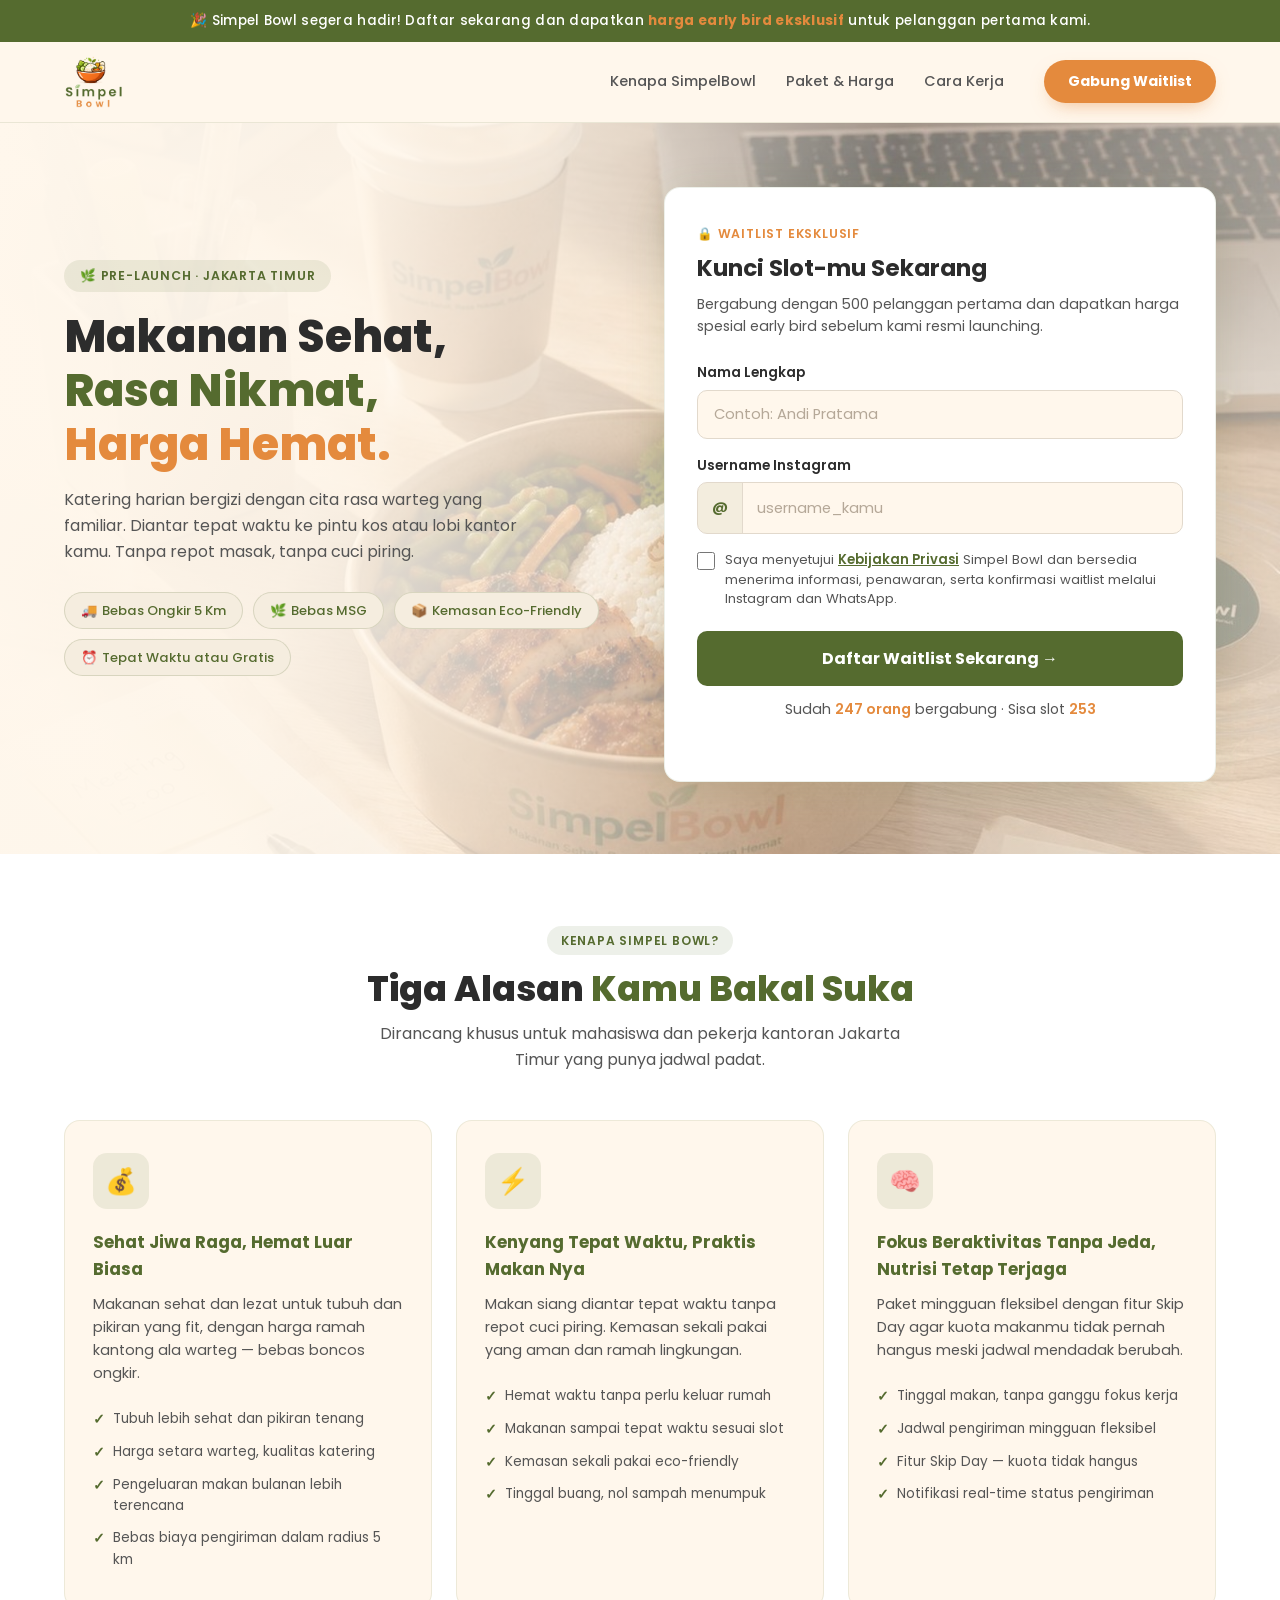
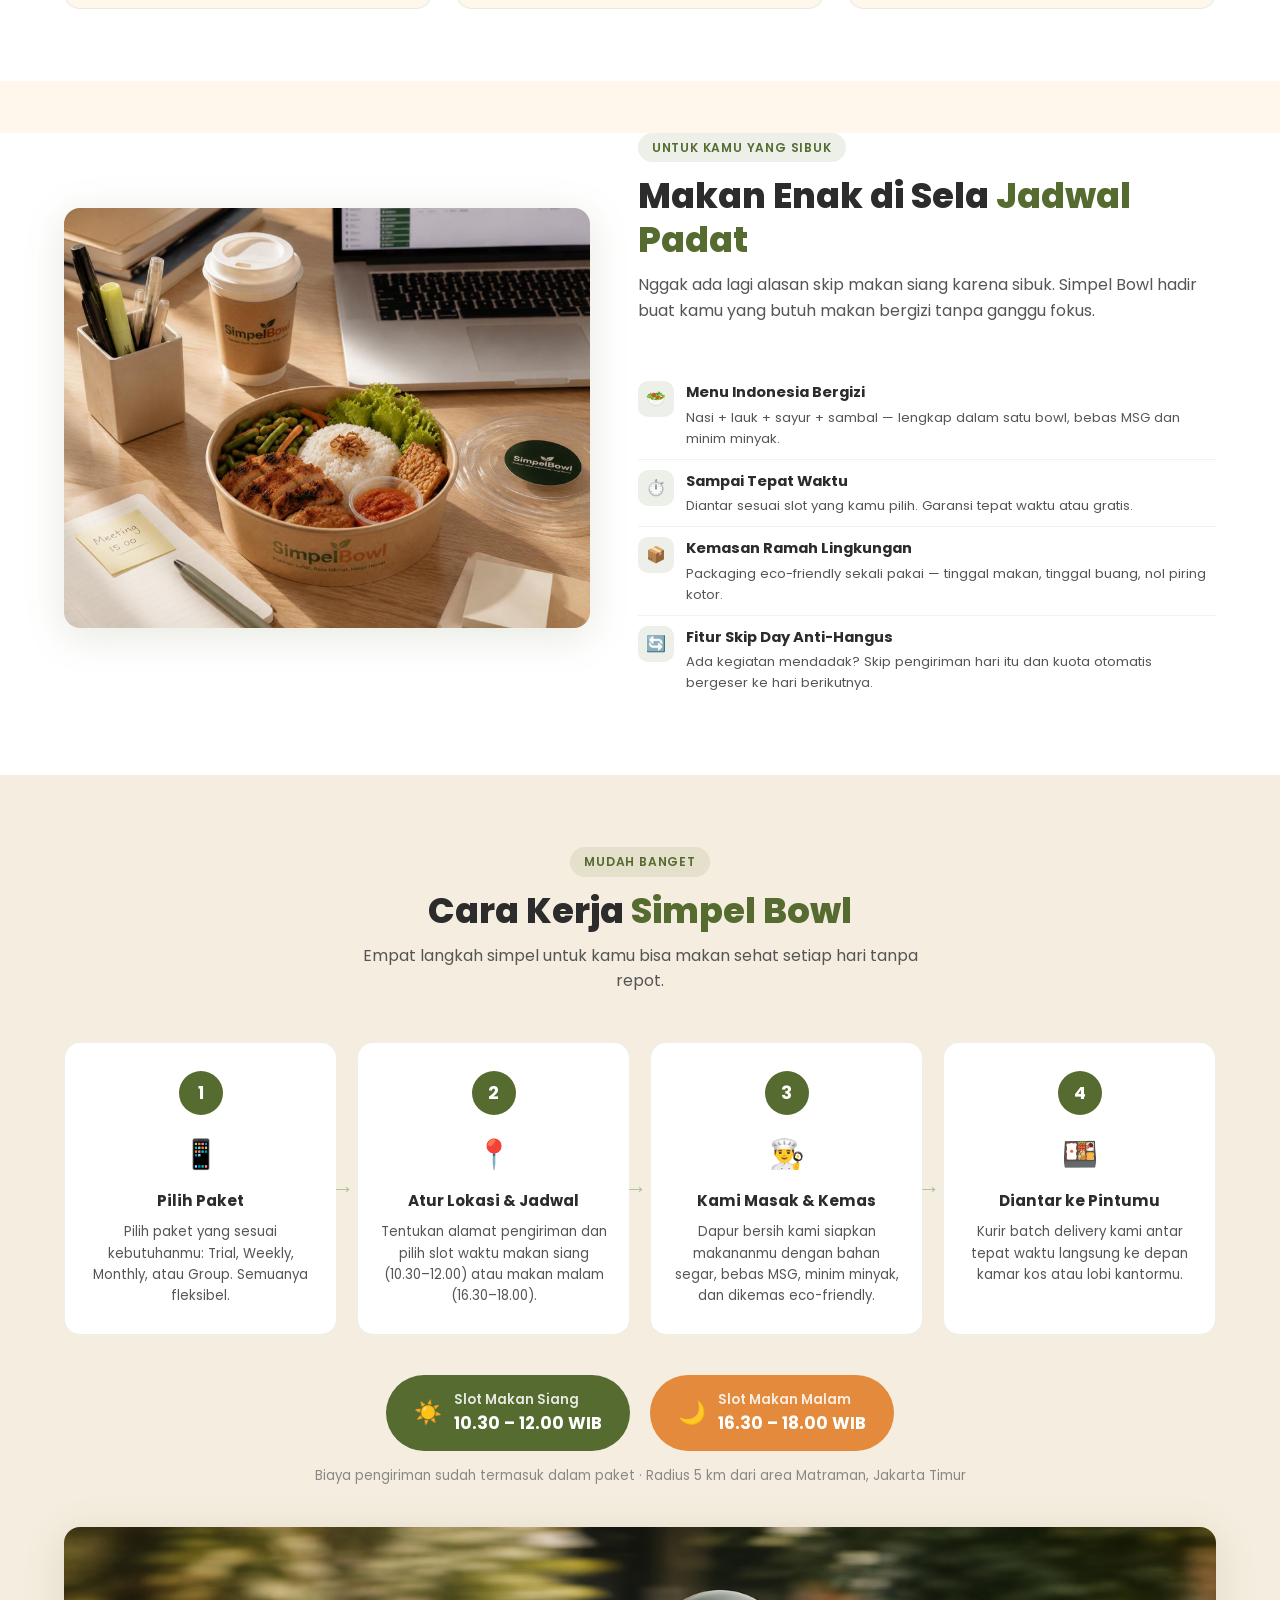
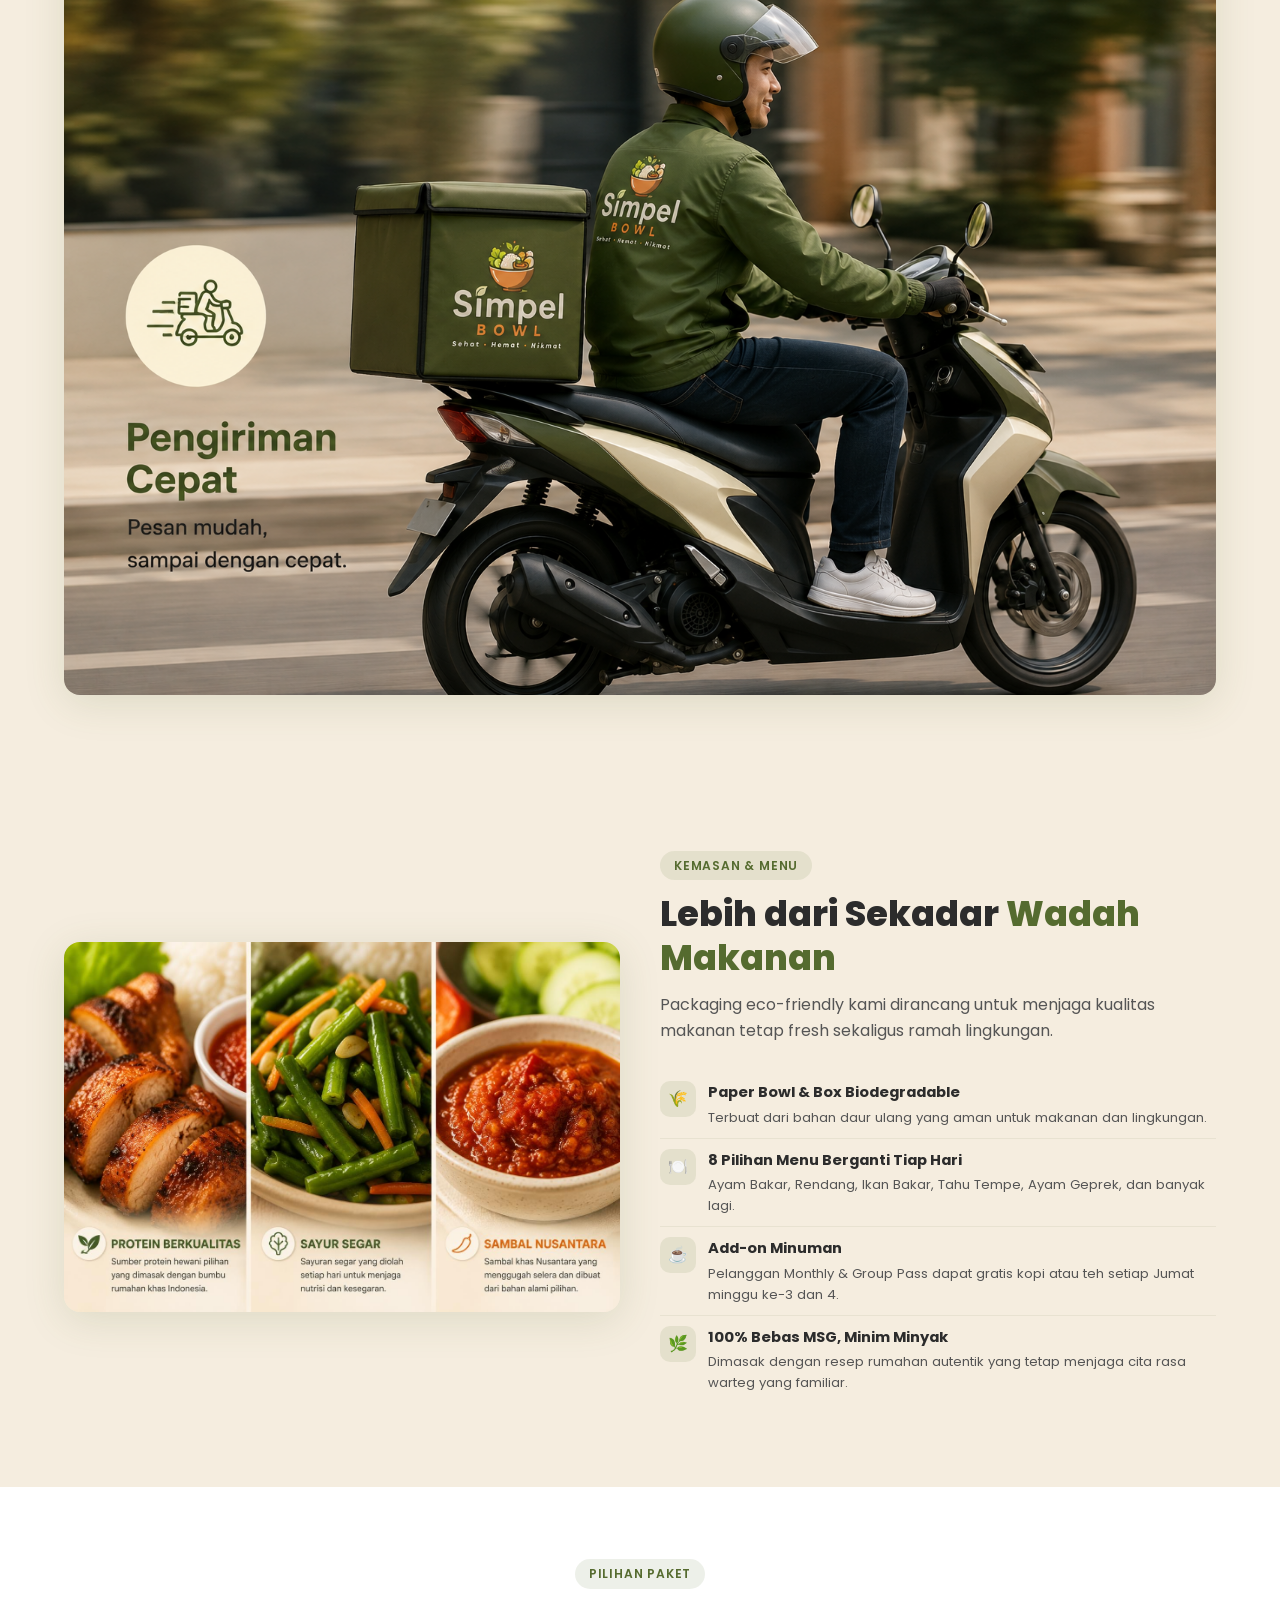
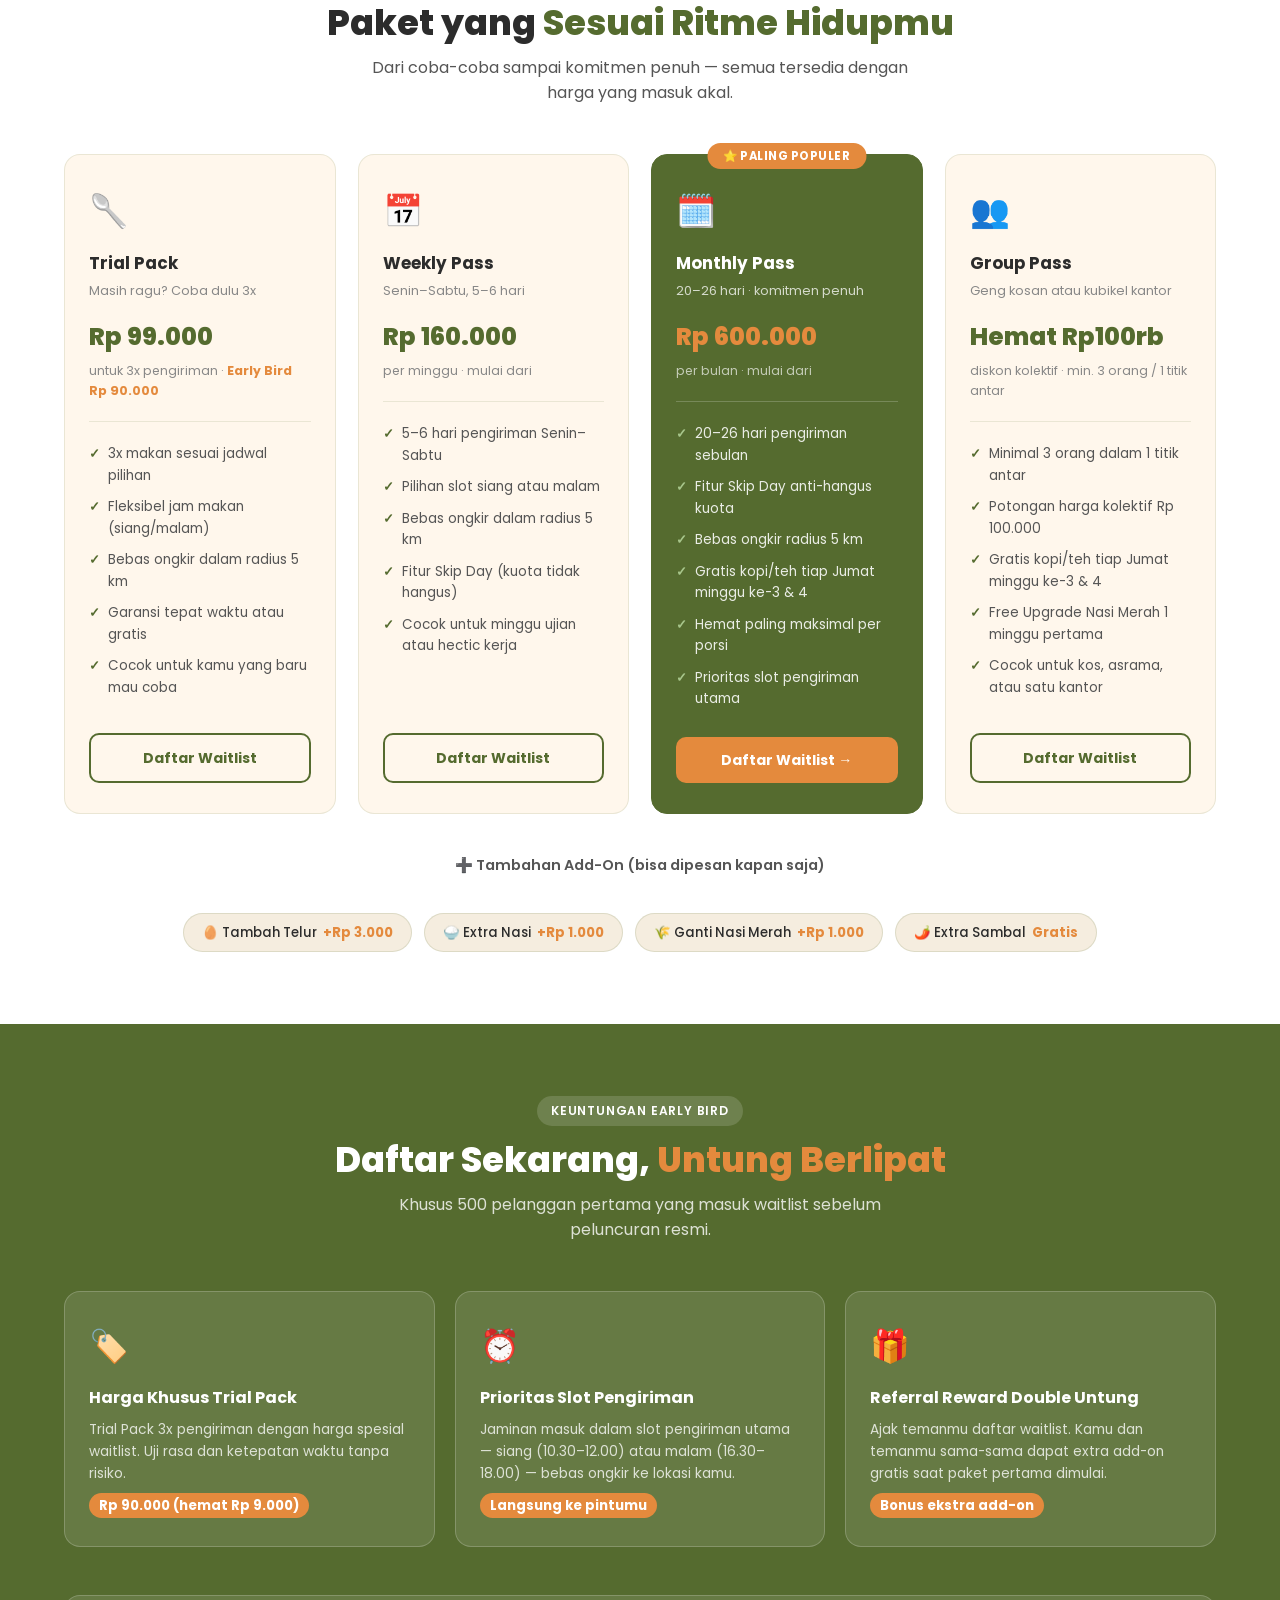
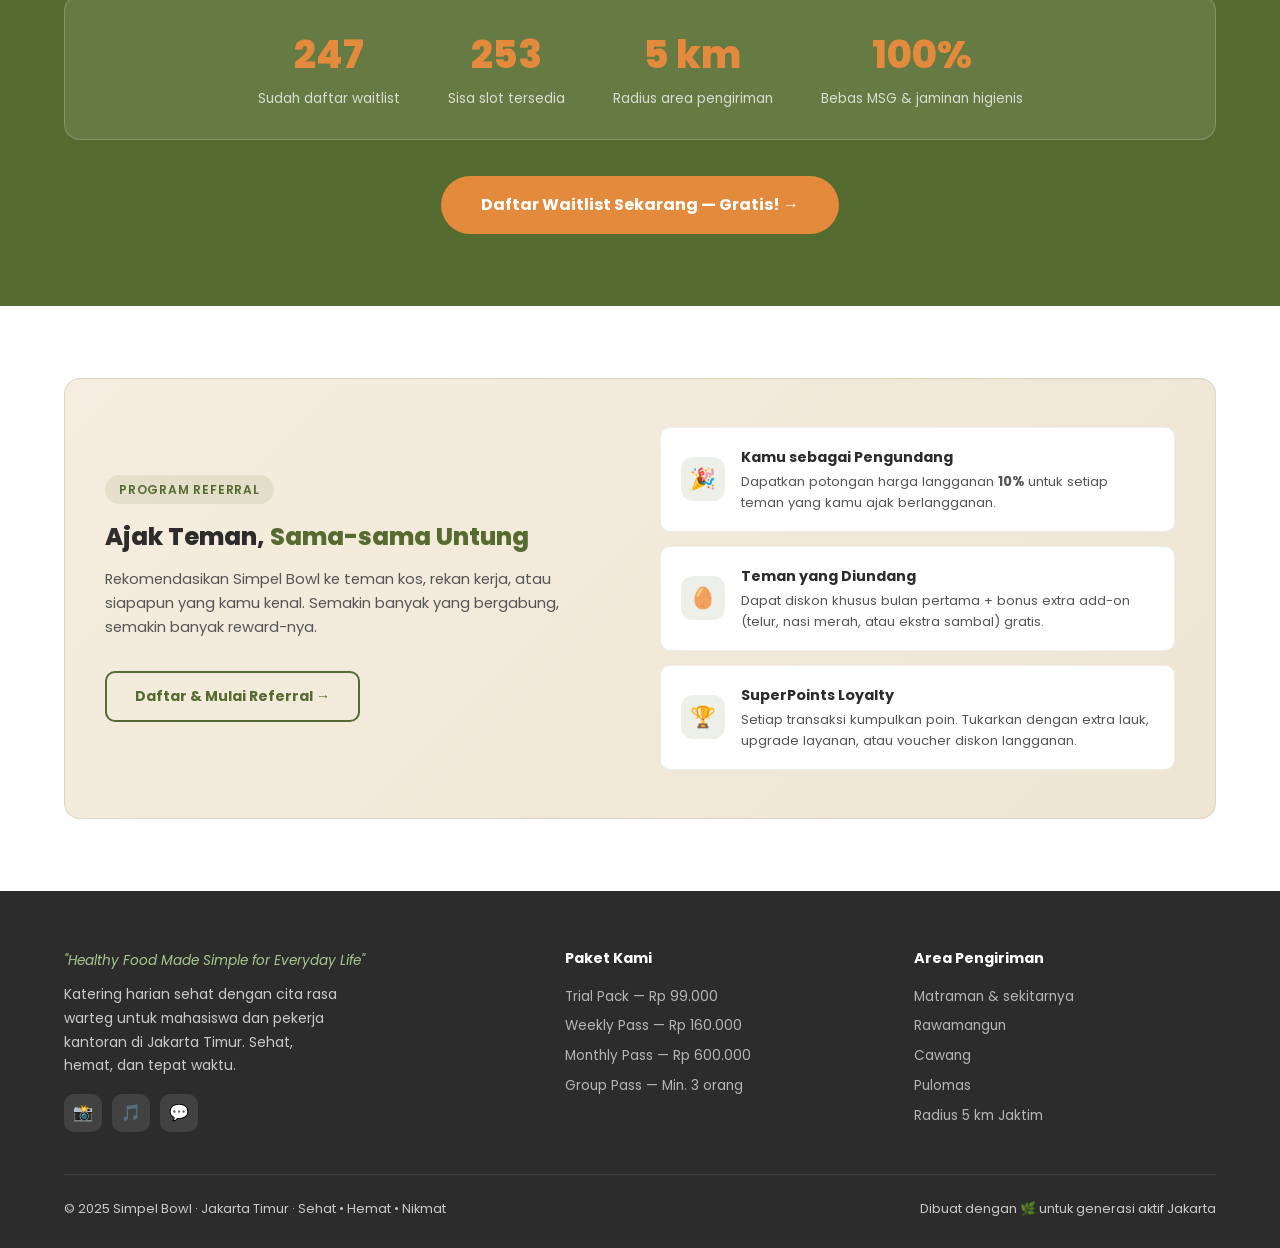
==== index.html @ 9da6a2ae "Rename Index" ====
<!DOCTYPE html>
<html lang="id">
<head>
  <meta charset="UTF-8" />
  <meta name="viewport" content="width=device-width, initial-scale=1.0" />
  <title>Simpel Bowl — Katering Sehat Jakarta Timur</title>
  <link rel="icon" type="image/png" href="Favicon.png" />
  <link href="https://fonts.googleapis.com/css2?family=Poppins:wght@300;400;500;600;700;800&display=swap" rel="stylesheet" />
  <link rel="stylesheet" href="style.css" />
</head>
<body>

  <!-- PRE-LAUNCH BANNER -->
  <div class="pre-launch-banner">
    🎉 Simpel Bowl segera hadir! Daftar sekarang dan dapatkan <span>harga early bird eksklusif</span> untuk pelanggan pertama kami.
  </div>

  <!-- NAVBAR -->
  <nav>
    <a href="#" class="nav-logo" aria-label="Kembali ke beranda Simpel Bowl">
      <img class="logo-img" src="[data-uri]" alt="Simpel Bowl" />
    </a>
    <div class="nav-menu">
      <div class="nav-links">
        <a href="#kenapa">Kenapa SimpelBowl</a>
        <a href="#paket">Paket &amp; Harga</a>
        <a href="#cara-kerja">Cara Kerja</a>
      </div>
      <div class="nav-buttons">
        <a href="#waitlist" class="nav-cta">Gabung Waitlist</a>
      </div>
    </div>
  </nav>

  <!-- HERO + LEAD FORM -->
  <div class="hero-wrapper">
    <div class="hero-bg" style="background-image:url('[data-uri]');"></div>
    <div class="hero-scrim"></div>
    <div class="hero">
      <!-- Left: Copy -->
      <div>
        <div class="hero-label">🌿 Pre-Launch · Jakarta Timur</div>
        <h1>Makanan Sehat,<br /><span>Rasa Nikmat,</span><br /><em>Harga Hemat.</em></h1>
        <p class="hero-sub">
          Katering harian bergizi dengan cita rasa warteg yang familiar. Diantar tepat waktu ke pintu kos atau lobi kantor kamu. Tanpa repot masak, tanpa cuci piring.
        </p>
        <div class="hero-badges">
          <span class="badge"><span class="icon">🚚</span>Bebas Ongkir 5 Km</span>
          <span class="badge"><span class="icon">🌿</span>Bebas MSG</span>
          <span class="badge"><span class="icon">📦</span>Kemasan Eco-Friendly</span>
          <span class="badge"><span class="icon">⏰</span>Tepat Waktu atau Gratis</span>
        </div>
      </div>

      <!-- Right: Lead Form -->
      <div id="waitlist">
        <div class="form-card">
          <div class="form-eyebrow">🔒 Waitlist Eksklusif</div>
          <h2>Kunci Slot-mu Sekarang</h2>
          <p>Bergabung dengan 500 pelanggan pertama dan dapatkan harga spesial early bird sebelum kami resmi launching.</p>

          <form id="waitlistForm" onsubmit="handleSubmit(event)">
            <div class="form-group">
              <label for="nama">Nama Lengkap</label>
              <input type="text" id="nama" name="nama" placeholder="Contoh: Andi Pratama" required />
            </div>
            <div class="form-group">
              <label for="instagram">Username Instagram</label>
              <div class="ig-prefix">
                <span>@</span>
                <input type="text" id="instagram" name="instagram" placeholder="username_kamu" required />
              </div>
            </div>
            <!-- Privacy Policy Checkbox -->
            <div class="privacy-group">
              <input type="checkbox" id="privacyCheck" name="privacy" required />
              <label class="privacy-label" for="privacyCheck">
                Saya menyetujui <a onclick="openPrivacyModal(event)">Kebijakan Privasi</a> Simpel Bowl dan bersedia menerima informasi, penawaran, serta konfirmasi waitlist melalui Instagram dan WhatsApp.
              </label>
            </div>
            <button type="submit" class="btn-submit" id="submitBtn">Daftar Waitlist Sekarang →</button>
          </form>

          <div class="success-msg" id="successMsg">
            🎉 Yeay! Kamu sudah masuk waitlist Simpel Bowl. Kami akan hubungi kamu via Instagram sebelum launching!
          </div>
          <p class="form-note">Sudah <span>247 orang</span> bergabung · Sisa slot <span>253</span></p>
        </div>
      </div>
    </div>

    </div>
  </div>

  <!-- VALUE PROPOSITION -->
  <section class="vp-section" id="kenapa">
    <div class="section-inner">
      <div class="centered">
        <div class="section-label">Kenapa Simpel Bowl?</div>
        <h2 class="section-title">Tiga Alasan <span>Kamu Bakal Suka</span></h2>
        <p class="section-sub">Dirancang khusus untuk mahasiswa dan pekerja kantoran Jakarta Timur yang punya jadwal padat.</p>
      </div>
      <div class="vp-grid">
        <!-- VP 1 -->
        <div class="vp-card">
          <div class="vp-icon">💰</div>
          <h3>Sehat Jiwa Raga, Hemat Luar Biasa</h3>
          <p>Makanan sehat dan lezat untuk tubuh dan pikiran yang fit, dengan harga ramah kantong ala warteg — bebas boncos ongkir.</p>
          <ul class="vp-benefits">
            <li>Tubuh lebih sehat dan pikiran tenang</li>
            <li>Harga setara warteg, kualitas katering</li>
            <li>Pengeluaran makan bulanan lebih terencana</li>
            <li>Bebas biaya pengiriman dalam radius 5 km</li>
          </ul>
        </div>
        <!-- VP 2 -->
        <div class="vp-card">
          <div class="vp-icon">⚡</div>
          <h3>Kenyang Tepat Waktu, Praktis Makan Nya</h3>
          <p>Makan siang diantar tepat waktu tanpa repot cuci piring. Kemasan sekali pakai yang aman dan ramah lingkungan.</p>
          <ul class="vp-benefits">
            <li>Hemat waktu tanpa perlu keluar rumah</li>
            <li>Makanan sampai tepat waktu sesuai slot</li>
            <li>Kemasan sekali pakai eco-friendly</li>
            <li>Tinggal buang, nol sampah menumpuk</li>
          </ul>
        </div>
        <!-- VP 3 -->
        <div class="vp-card">
          <div class="vp-icon">🧠</div>
          <h3>Fokus Beraktivitas Tanpa Jeda, Nutrisi Tetap Terjaga</h3>
          <p>Paket mingguan fleksibel dengan fitur Skip Day agar kuota makanmu tidak pernah hangus meski jadwal mendadak berubah.</p>
          <ul class="vp-benefits">
            <li>Tinggal makan, tanpa ganggu fokus kerja</li>
            <li>Jadwal pengiriman mingguan fleksibel</li>
            <li>Fitur Skip Day — kuota tidak hangus</li>
            <li>Notifikasi real-time status pengiriman</li>
          </ul>
        </div>
      </div>
    </div>
  </section>

  <!-- OFFICE LIFESTYLE + VP TEXT -->
  <section class="vp-section" style="padding-top: 0;">
    <div class="section-inner">
      <div class="vp-with-img">
        <div class="vp-lifestyle-img">
          <img src="[data-uri]" alt="Simpel Bowl di meja kantor — makan sehat saat bekerja" />
        </div>
        <div>
          <div class="section-label">Untuk Kamu yang Sibuk</div>
          <h2 class="section-title">Makan Enak di Sela <span>Jadwal Padat</span></h2>
          <p class="section-sub">Nggak ada lagi alasan skip makan siang karena sibuk. Simpel Bowl hadir buat kamu yang butuh makan bergizi tanpa ganggu fokus.</p>
          <ul class="packaging-features">
            <li>
              <div class="pf-icon">🥗</div>
              <div class="pf-text"><h5>Menu Indonesia Bergizi</h5><p>Nasi + lauk + sayur + sambal — lengkap dalam satu bowl, bebas MSG dan minim minyak.</p></div>
            </li>
            <li>
              <div class="pf-icon">⏱️</div>
              <div class="pf-text"><h5>Sampai Tepat Waktu</h5><p>Diantar sesuai slot yang kamu pilih. Garansi tepat waktu atau gratis.</p></div>
            </li>
            <li>
              <div class="pf-icon">📦</div>
              <div class="pf-text"><h5>Kemasan Ramah Lingkungan</h5><p>Packaging eco-friendly sekali pakai — tinggal makan, tinggal buang, nol piring kotor.</p></div>
            </li>
            <li>
              <div class="pf-icon">🔄</div>
              <div class="pf-text"><h5>Fitur Skip Day Anti-Hangus</h5><p>Ada kegiatan mendadak? Skip pengiriman hari itu dan kuota otomatis bergeser ke hari berikutnya.</p></div>
            </li>
          </ul>
        </div>
      </div>
    </div>
  </section>

  <!-- CARA KERJA -->
  <section class="how-section" id="cara-kerja">
    <div class="section-inner">
      <div class="centered">
        <div class="section-label">Mudah Banget</div>
        <h2 class="section-title">Cara Kerja <span>Simpel Bowl</span></h2>
        <p class="section-sub">Empat langkah simpel untuk kamu bisa makan sehat setiap hari tanpa repot.</p>
      </div>
      <div class="steps-grid">
        <div class="step-card">
          <div class="step-num">1</div>
          <div class="step-icon">📱</div>
          <h4>Pilih Paket</h4>
          <p>Pilih paket yang sesuai kebutuhanmu: Trial, Weekly, Monthly, atau Group. Semuanya fleksibel.</p>
          <div class="step-arrow">→</div>
        </div>
        <div class="step-card">
          <div class="step-num">2</div>
          <div class="step-icon">📍</div>
          <h4>Atur Lokasi & Jadwal</h4>
          <p>Tentukan alamat pengiriman dan pilih slot waktu makan siang (10.30–12.00) atau makan malam (16.30–18.00).</p>
          <div class="step-arrow">→</div>
        </div>
        <div class="step-card">
          <div class="step-num">3</div>
          <div class="step-icon">👨‍🍳</div>
          <h4>Kami Masak & Kemas</h4>
          <p>Dapur bersih kami siapkan makananmu dengan bahan segar, bebas MSG, minim minyak, dan dikemas eco-friendly.</p>
          <div class="step-arrow">→</div>
        </div>
        <div class="step-card">
          <div class="step-num">4</div>
          <div class="step-icon">🍱</div>
          <h4>Diantar ke Pintumu</h4>
          <p>Kurir batch delivery kami antar tepat waktu langsung ke depan kamar kos atau lobi kantormu.</p>
          <div class="step-arrow">→</div>
        </div>
      </div>

      <!-- Delivery Slots -->
      <div class="slots-row">
        <div class="slot-pill">
          <span style="font-size:1.4rem;">☀️</span>
          <div>
            <div class="slot-label">Slot Makan Siang</div>
            <div class="slot-time">10.30 – 12.00 WIB</div>
          </div>
        </div>
        <div class="slot-pill" style="background: var(--orange);">
          <span style="font-size:1.4rem;">🌙</span>
          <div>
            <div class="slot-label">Slot Makan Malam</div>
            <div class="slot-time">16.30 – 18.00 WIB</div>
          </div>
        </div>
      </div>
      <p class="slot-note">Biaya pengiriman sudah termasuk dalam paket · Radius 5 km dari area Matraman, Jakarta Timur</p>

      <!-- Delivery Visual -->
      <div class="delivery-img-wrap">
        <img src="Delivery fast picture .PNG" alt="Kurir Simpel Bowl — Pengiriman Cepat dan Tepat Waktu" />
      </div>
    </div>
  </section>

  <!-- PACKAGING SHOWCASE -->
  <section class="packaging-section">
    <div class="section-inner">
      <div class="packaging-grid">
        <div class="packaging-img">
          <img src="Picture Idea1.jpeg" alt="Packaging eco-friendly Simpel Bowl — Makanan sehat, rasa nikmat, harga hemat" />
        </div>
        <div class="packaging-content">
          <div class="section-label">Kemasan & Menu</div>
          <h2 class="section-title">Lebih dari Sekadar <span>Wadah Makanan</span></h2>
          <p class="section-sub">Packaging eco-friendly kami dirancang untuk menjaga kualitas makanan tetap fresh sekaligus ramah lingkungan.</p>
          <ul class="packaging-features">
            <li>
              <div class="pf-icon">🌾</div>
              <div class="pf-text"><h5>Paper Bowl & Box Biodegradable</h5><p>Terbuat dari bahan daur ulang yang aman untuk makanan dan lingkungan.</p></div>
            </li>
            <li>
              <div class="pf-icon">🍽️</div>
              <div class="pf-text"><h5>8 Pilihan Menu Berganti Tiap Hari</h5><p>Ayam Bakar, Rendang, Ikan Bakar, Tahu Tempe, Ayam Geprek, dan banyak lagi.</p></div>
            </li>
            <li>
              <div class="pf-icon">☕</div>
              <div class="pf-text"><h5>Add-on Minuman</h5><p>Pelanggan Monthly & Group Pass dapat gratis kopi atau teh setiap Jumat minggu ke-3 dan 4.</p></div>
            </li>
            <li>
              <div class="pf-icon">🌿</div>
              <div class="pf-text"><h5>100% Bebas MSG, Minim Minyak</h5><p>Dimasak dengan resep rumahan autentik yang tetap menjaga cita rasa warteg yang familiar.</p></div>
            </li>
          </ul>
        </div>
      </div>
    </div>
  </section>

  <!-- PAKET & HARGA -->
  <section class="packages-section" id="paket">
    <div class="section-inner">
      <div class="centered">
        <div class="section-label">Pilihan Paket</div>
        <h2 class="section-title">Paket yang <span>Sesuai Ritme Hidupmu</span></h2>
        <p class="section-sub">Dari coba-coba sampai komitmen penuh — semua tersedia dengan harga yang masuk akal.</p>
      </div>
      <div class="packages-grid">

        <!-- Trial Pack -->
        <div class="pkg-card">
          <div class="pkg-icon">🥄</div>
          <h3>Trial Pack</h3>
          <p class="pkg-tagline">Masih ragu? Coba dulu 3x</p>
          <div class="pkg-price">Rp 99.000</div>
          <div class="pkg-price-note">untuk 3x pengiriman · <strong style="color:var(--orange)">Early Bird Rp 90.000</strong></div>
          <hr class="pkg-divider" />
          <ul class="pkg-features">
            <li>3x makan sesuai jadwal pilihan</li>
            <li>Fleksibel jam makan (siang/malam)</li>
            <li>Bebas ongkir dalam radius 5 km</li>
            <li>Garansi tepat waktu atau gratis</li>
            <li>Cocok untuk kamu yang baru mau coba</li>
          </ul>
          <a href="#waitlist" class="pkg-cta pkg-cta-outline">Daftar Waitlist</a>
        </div>

        <!-- Weekly Pass -->
        <div class="pkg-card">
          <div class="pkg-icon">📅</div>
          <h3>Weekly Pass</h3>
          <p class="pkg-tagline">Senin–Sabtu, 5–6 hari</p>
          <div class="pkg-price">Rp 160.000</div>
          <div class="pkg-price-note">per minggu · mulai dari</div>
          <hr class="pkg-divider" />
          <ul class="pkg-features">
            <li>5–6 hari pengiriman Senin–Sabtu</li>
            <li>Pilihan slot siang atau malam</li>
            <li>Bebas ongkir dalam radius 5 km</li>
            <li>Fitur Skip Day (kuota tidak hangus)</li>
            <li>Cocok untuk minggu ujian atau hectic kerja</li>
          </ul>
          <a href="#waitlist" class="pkg-cta pkg-cta-outline">Daftar Waitlist</a>
        </div>

        <!-- Monthly Pass — FEATURED -->
        <div class="pkg-card featured">
          <div class="pkg-badge">⭐ Paling Populer</div>
          <div class="pkg-icon">🗓️</div>
          <h3>Monthly Pass</h3>
          <p class="pkg-tagline">20–26 hari · komitmen penuh</p>
          <div class="pkg-price">Rp 600.000</div>
          <div class="pkg-price-note">per bulan · mulai dari</div>
          <hr class="pkg-divider" />
          <ul class="pkg-features">
            <li>20–26 hari pengiriman sebulan</li>
            <li>Fitur Skip Day anti-hangus kuota</li>
            <li>Bebas ongkir radius 5 km</li>
            <li>Gratis kopi/teh tiap Jumat minggu ke-3 & 4</li>
            <li>Hemat paling maksimal per porsi</li>
            <li>Prioritas slot pengiriman utama</li>
          </ul>
          <a href="#waitlist" class="pkg-cta pkg-cta-solid">Daftar Waitlist →</a>
        </div>

        <!-- Group Pass -->
        <div class="pkg-card">
          <div class="pkg-icon">👥</div>
          <h3>Group Pass</h3>
          <p class="pkg-tagline">Geng kosan atau kubikel kantor</p>
          <div class="pkg-price">Hemat Rp100rb</div>
          <div class="pkg-price-note">diskon kolektif · min. 3 orang / 1 titik antar</div>
          <hr class="pkg-divider" />
          <ul class="pkg-features">
            <li>Minimal 3 orang dalam 1 titik antar</li>
            <li>Potongan harga kolektif Rp 100.000</li>
            <li>Gratis kopi/teh tiap Jumat minggu ke-3 & 4</li>
            <li>Free Upgrade Nasi Merah 1 minggu pertama</li>
            <li>Cocok untuk kos, asrama, atau satu kantor</li>
          </ul>
          <a href="#waitlist" class="pkg-cta pkg-cta-outline">Daftar Waitlist</a>
        </div>

      </div>

      <!-- Add-ons -->
      <div style="text-align:center; margin-top:40px;">
        <p style="font-size:0.9rem; color:var(--text-mid); margin-bottom:16px; font-weight:600;">➕ Tambahan Add-On (bisa dipesan kapan saja)</p>
        <div class="addons-row">
          <div class="addon-chip">🥚 Tambah Telur <span class="addon-price">+Rp 3.000</span></div>
          <div class="addon-chip">🍚 Extra Nasi <span class="addon-price">+Rp 1.000</span></div>
          <div class="addon-chip">🌾 Ganti Nasi Merah <span class="addon-price">+Rp 1.000</span></div>
          <div class="addon-chip">🌶️ Extra Sambal <span class="addon-price">Gratis</span></div>
        </div>
      </div>
    </div>
  </section>

  <!-- EARLY BIRD BENEFITS -->
  <section class="early-section">
    <div class="section-inner">
      <div class="centered">
        <div class="section-label">Keuntungan Early Bird</div>
        <h2 class="section-title">Daftar Sekarang, <span>Untung Berlipat</span></h2>
        <p class="section-sub">Khusus 500 pelanggan pertama yang masuk waitlist sebelum peluncuran resmi.</p>
      </div>
      <div class="benefits-grid">
        <div class="benefit-card">
          <div class="benefit-icon">🏷️</div>
          <h4>Harga Khusus Trial Pack</h4>
          <p>Trial Pack 3x pengiriman dengan harga spesial waitlist. Uji rasa dan ketepatan waktu tanpa risiko.</p>
          <div class="highlight">Rp 90.000 (hemat Rp 9.000)</div>
        </div>
        <div class="benefit-card">
          <div class="benefit-icon">⏰</div>
          <h4>Prioritas Slot Pengiriman</h4>
          <p>Jaminan masuk dalam slot pengiriman utama — siang (10.30–12.00) atau malam (16.30–18.00) — bebas ongkir ke lokasi kamu.</p>
          <div class="highlight">Langsung ke pintumu</div>
        </div>
        <div class="benefit-card">
          <div class="benefit-icon">🎁</div>
          <h4>Referral Reward Double Untung</h4>
          <p>Ajak temanmu daftar waitlist. Kamu dan temanmu sama-sama dapat extra add-on gratis saat paket pertama dimulai.</p>
          <div class="highlight">Bonus ekstra add-on</div>
        </div>
      </div>

      <!-- Counter -->
      <div class="waitlist-counter">
        <div class="counter-item">
          <span class="counter-num">247</span>
          <span class="counter-label">Sudah daftar waitlist</span>
        </div>
        <div class="counter-item">
          <span class="counter-num">253</span>
          <span class="counter-label">Sisa slot tersedia</span>
        </div>
        <div class="counter-item">
          <span class="counter-num">5 km</span>
          <span class="counter-label">Radius area pengiriman</span>
        </div>
        <div class="counter-item">
          <span class="counter-num">100%</span>
          <span class="counter-label">Bebas MSG & jaminan higienis</span>
        </div>
      </div>

      <div class="early-cta">
        <a href="#waitlist" class="btn-early">Daftar Waitlist Sekarang — Gratis! →</a>
      </div>
    </div>
  </section>

  <!-- REFERRAL -->
  <section class="referral-section">
    <div class="section-inner">
      <div class="referral-box">
        <div>
          <div class="section-label" style="margin-bottom:14px;">Program Referral</div>
          <h3>Ajak Teman, <span>Sama-sama Untung</span></h3>
          <p>Rekomendasikan Simpel Bowl ke teman kos, rekan kerja, atau siapapun yang kamu kenal. Semakin banyak yang bergabung, semakin banyak reward-nya.</p>
          <a href="#waitlist" class="pkg-cta pkg-cta-outline" style="display:inline-block; padding:12px 28px; margin-top:8px;">Daftar & Mulai Referral →</a>
        </div>
        <div class="referral-cards">
          <div class="ref-card">
            <div class="ref-card-icon">🎉</div>
            <div>
              <h5>Kamu sebagai Pengundang</h5>
              <p>Dapatkan potongan harga langganan <strong>10%</strong> untuk setiap teman yang kamu ajak berlangganan.</p>
            </div>
          </div>
          <div class="ref-card">
            <div class="ref-card-icon">🥚</div>
            <div>
              <h5>Teman yang Diundang</h5>
              <p>Dapat diskon khusus bulan pertama + bonus extra add-on (telur, nasi merah, atau ekstra sambal) gratis.</p>
            </div>
          </div>
          <div class="ref-card">
            <div class="ref-card-icon">🏆</div>
            <div>
              <h5>SuperPoints Loyalty</h5>
              <p>Setiap transaksi kumpulkan poin. Tukarkan dengan extra lauk, upgrade layanan, atau voucher diskon langganan.</p>
            </div>
          </div>
        </div>
      </div>
    </div>
  </section>

  <!-- FOOTER -->
  <footer>
    <div class="footer-inner">
      <div class="footer-top">
        <div class="footer-brand">
          <div class="tagline">"Healthy Food Made Simple for Everyday Life"</div>
          <p>Katering harian sehat dengan cita rasa warteg untuk mahasiswa dan pekerja kantoran di Jakarta Timur. Sehat, hemat, dan tepat waktu.</p>
          <div class="footer-social">
            <a href="#" class="social-btn" aria-label="Instagram">📸</a>
            <a href="#" class="social-btn" aria-label="TikTok">🎵</a>
            <a href="#" class="social-btn" aria-label="WhatsApp">💬</a>
          </div>
        </div>
        <div class="footer-col">
          <h5>Paket Kami</h5>
          <ul>
            <li><a href="#waitlist">Trial Pack — Rp 99.000</a></li>
            <li><a href="#waitlist">Weekly Pass — Rp 160.000</a></li>
            <li><a href="#waitlist">Monthly Pass — Rp 600.000</a></li>
            <li><a href="#waitlist">Group Pass — Min. 3 orang</a></li>
          </ul>
        </div>
        <div class="footer-col">
          <h5>Area Pengiriman</h5>
          <ul>
            <li><a href="#">Matraman & sekitarnya</a></li>
            <li><a href="#">Rawamangun</a></li>
            <li><a href="#">Cawang</a></li>
            <li><a href="#">Pulomas</a></li>
            <li><a href="#">Radius 5 km Jaktim</a></li>
          </ul>
        </div>
      </div>
      <div class="footer-bottom">
        <span>© 2025 Simpel Bowl · Jakarta Timur · Sehat • Hemat • Nikmat</span>
        <span>Dibuat dengan 🌿 untuk generasi aktif Jakarta</span>
      </div>
    </div>
  </footer>

  <!-- SUCCESS POPUP -->
  <div class="success-popup-overlay" id="successPopupOverlay">
    <div class="success-popup">
      <span class="success-popup-icon">🎉</span>
      <div class="success-popup-badge">✅ Pendaftaran Berhasil!</div>
      <h2>Selamat, kamu masuk!</h2>
      <p>Kamu sudah terdaftar di waitlist SimpelBowl. Nantikan kabar eksklusif dan penawaran spesial early member dari kami.</p>
      <button class="btn-popup-close" onclick="closeSuccessPopup()">Seru! Siap Nunggu Launchnya 🚀</button>
    </div>
  </div>

  <!-- PRIVACY POLICY MODAL -->
  <div class="privacy-modal-overlay" id="privacyModalOverlay">
    <div class="privacy-modal">
      <button class="privacy-modal-close" onclick="closePrivacyModal()" aria-label="Tutup">&times;</button>
      <h3>🔒 Kebijakan Privasi Simpel Bowl</h3>
      <p>Terakhir diperbarui: Juli 2025</p>

      <p>Simpel Bowl ("kami") berkomitmen untuk melindungi privasi dan keamanan data pribadi kamu. Kebijakan ini menjelaskan bagaimana kami mengumpulkan, menggunakan, dan menjaga informasimu.</p>

      <h3 style="margin-top:16px;">📋 Data yang Kami Kumpulkan</h3>
      <ul>
        <li>Nama lengkap yang kamu masukkan pada form waitlist</li>
        <li>Username Instagram yang kamu daftarkan</li>
        <li>Waktu pendaftaran (timestamp otomatis)</li>
      </ul>

      <h3 style="margin-top:16px;">🎯 Tujuan Penggunaan Data</h3>
      <ul>
        <li>Menghubungi kamu via Instagram DM untuk konfirmasi waitlist dan info launching</li>
        <li>Mengirimkan penawaran eksklusif early bird dan update produk</li>
        <li>Menganalisis minat pengguna untuk pengembangan layanan</li>
        <li>Mengirimkan reminder saat Simpel Bowl resmi diluncurkan</li>
      </ul>

      <h3 style="margin-top:16px;">🛡️ Keamanan Data</h3>
      <p>Data kamu disimpan secara aman di Google Sheets yang hanya dapat diakses oleh tim internal Simpel Bowl. Kami tidak akan menjual, menyewakan, atau membagikan data pribadimu kepada pihak ketiga untuk kepentingan komersial.</p>

      <h3 style="margin-top:16px;">✏️ Hak Kamu</h3>
      <ul>
        <li>Kamu dapat meminta penghapusan data kapan saja dengan menghubungi kami</li>
        <li>Kamu dapat membatalkan pendaftaran waitlist dengan menghubungi kami via Instagram</li>
        <li>Kami akan merespons permintaan dalam 3 hari kerja</li>
      </ul>

      <h3 style="margin-top:16px;">📬 Kontak</h3>
      <p>Untuk pertanyaan tentang privasi data, hubungi kami melalui Instagram: <strong>@simpelbowl.id</strong></p>

      <p style="margin-top:12px; font-size:0.78rem; color:var(--text-light);">Dengan mendaftar waitlist, kamu menyetujui kebijakan privasi ini. Kami hanya menggunakan datamu untuk keperluan yang disebutkan di atas.</p>

      <button class="btn-modal-agree" onclick="agreeAndClose()">Saya Setuju — Tutup</button>
    </div>
  </div>

  <!-- JAVASCRIPT -->
  <script src="script.js"></script>
</body>
</html>
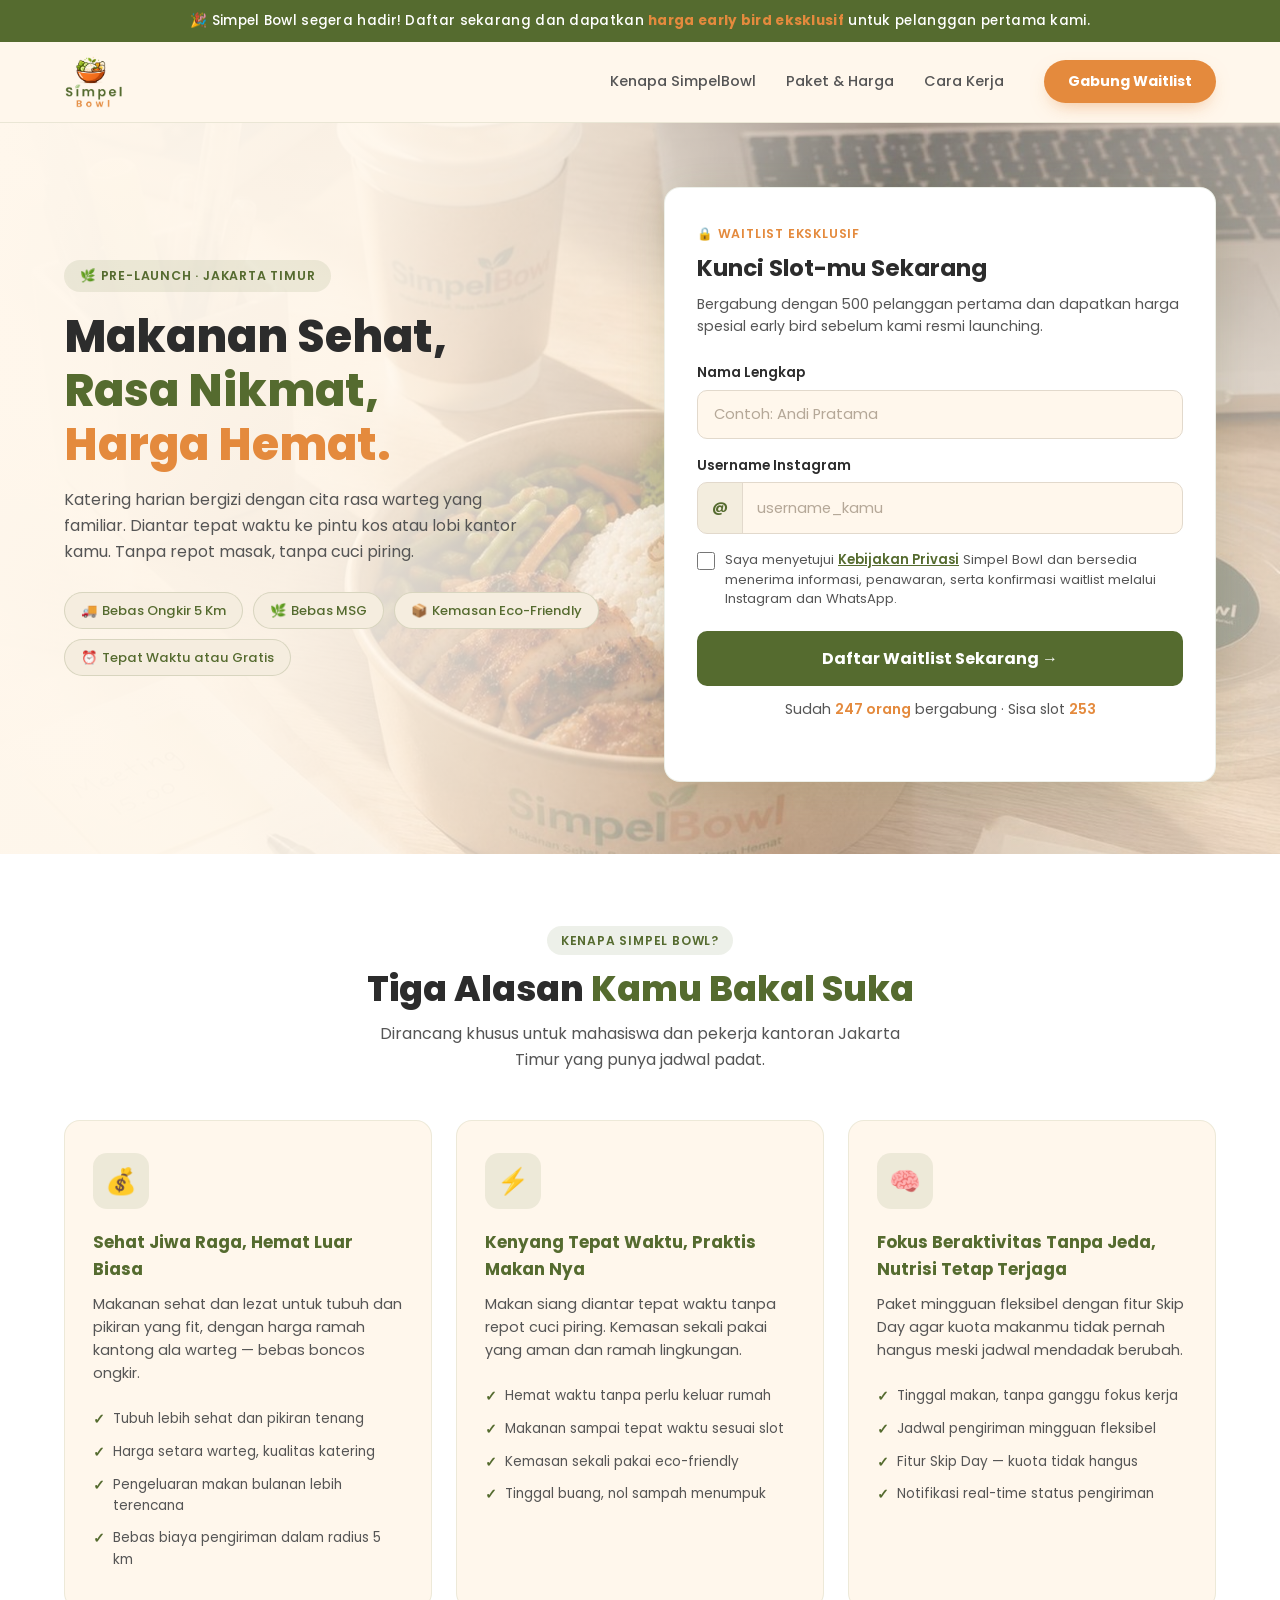
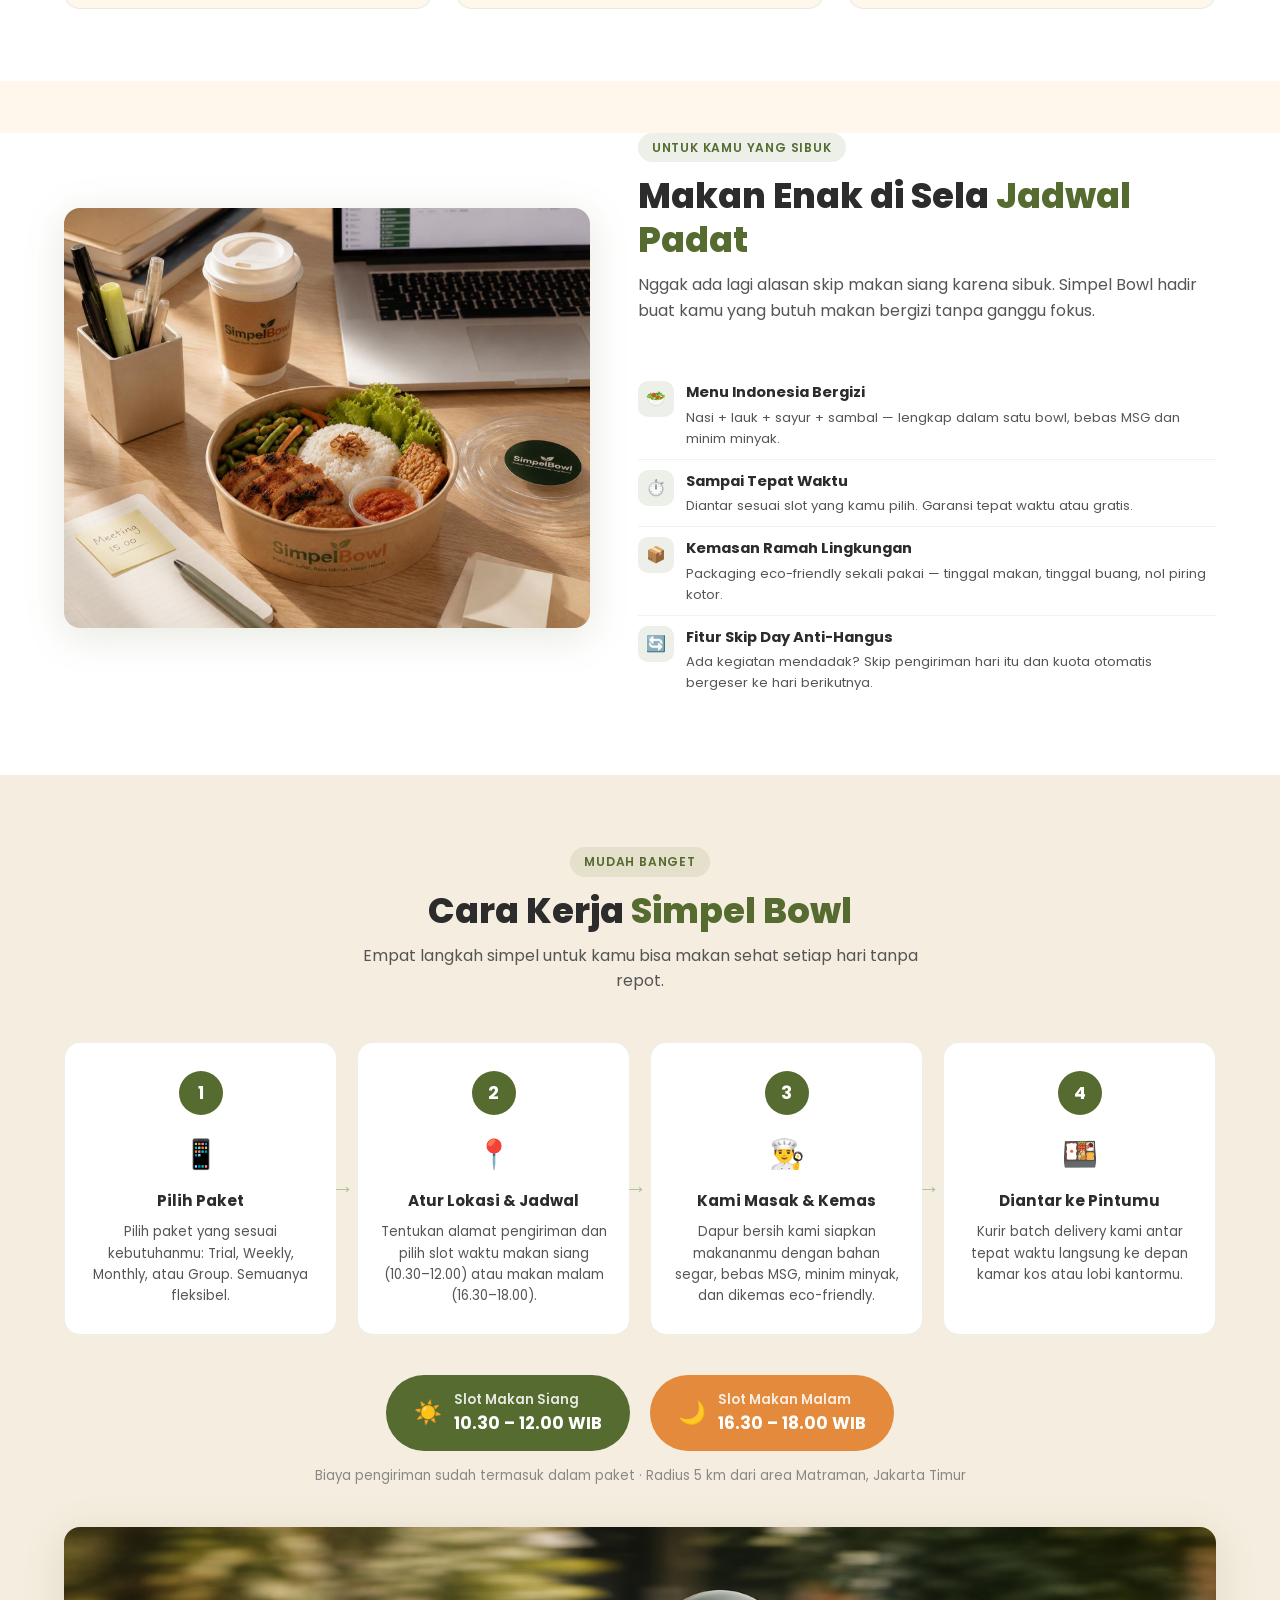
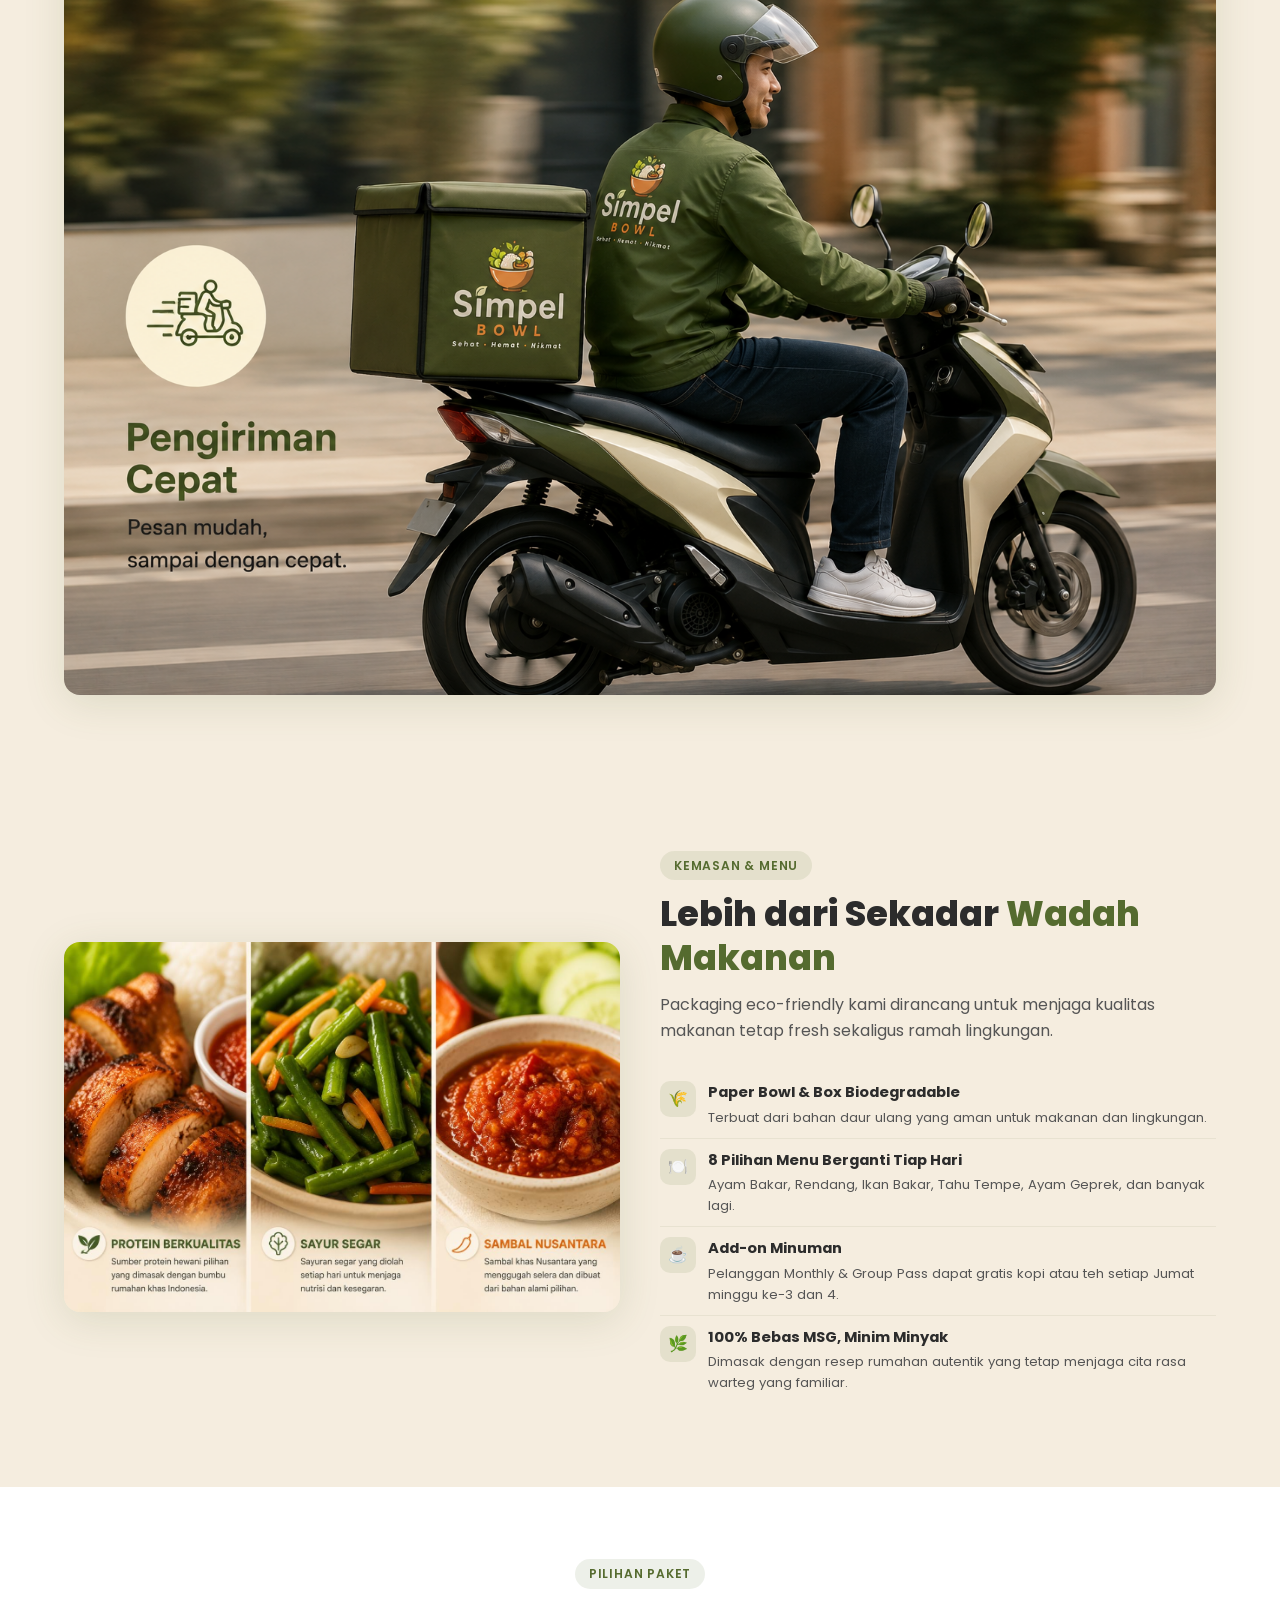
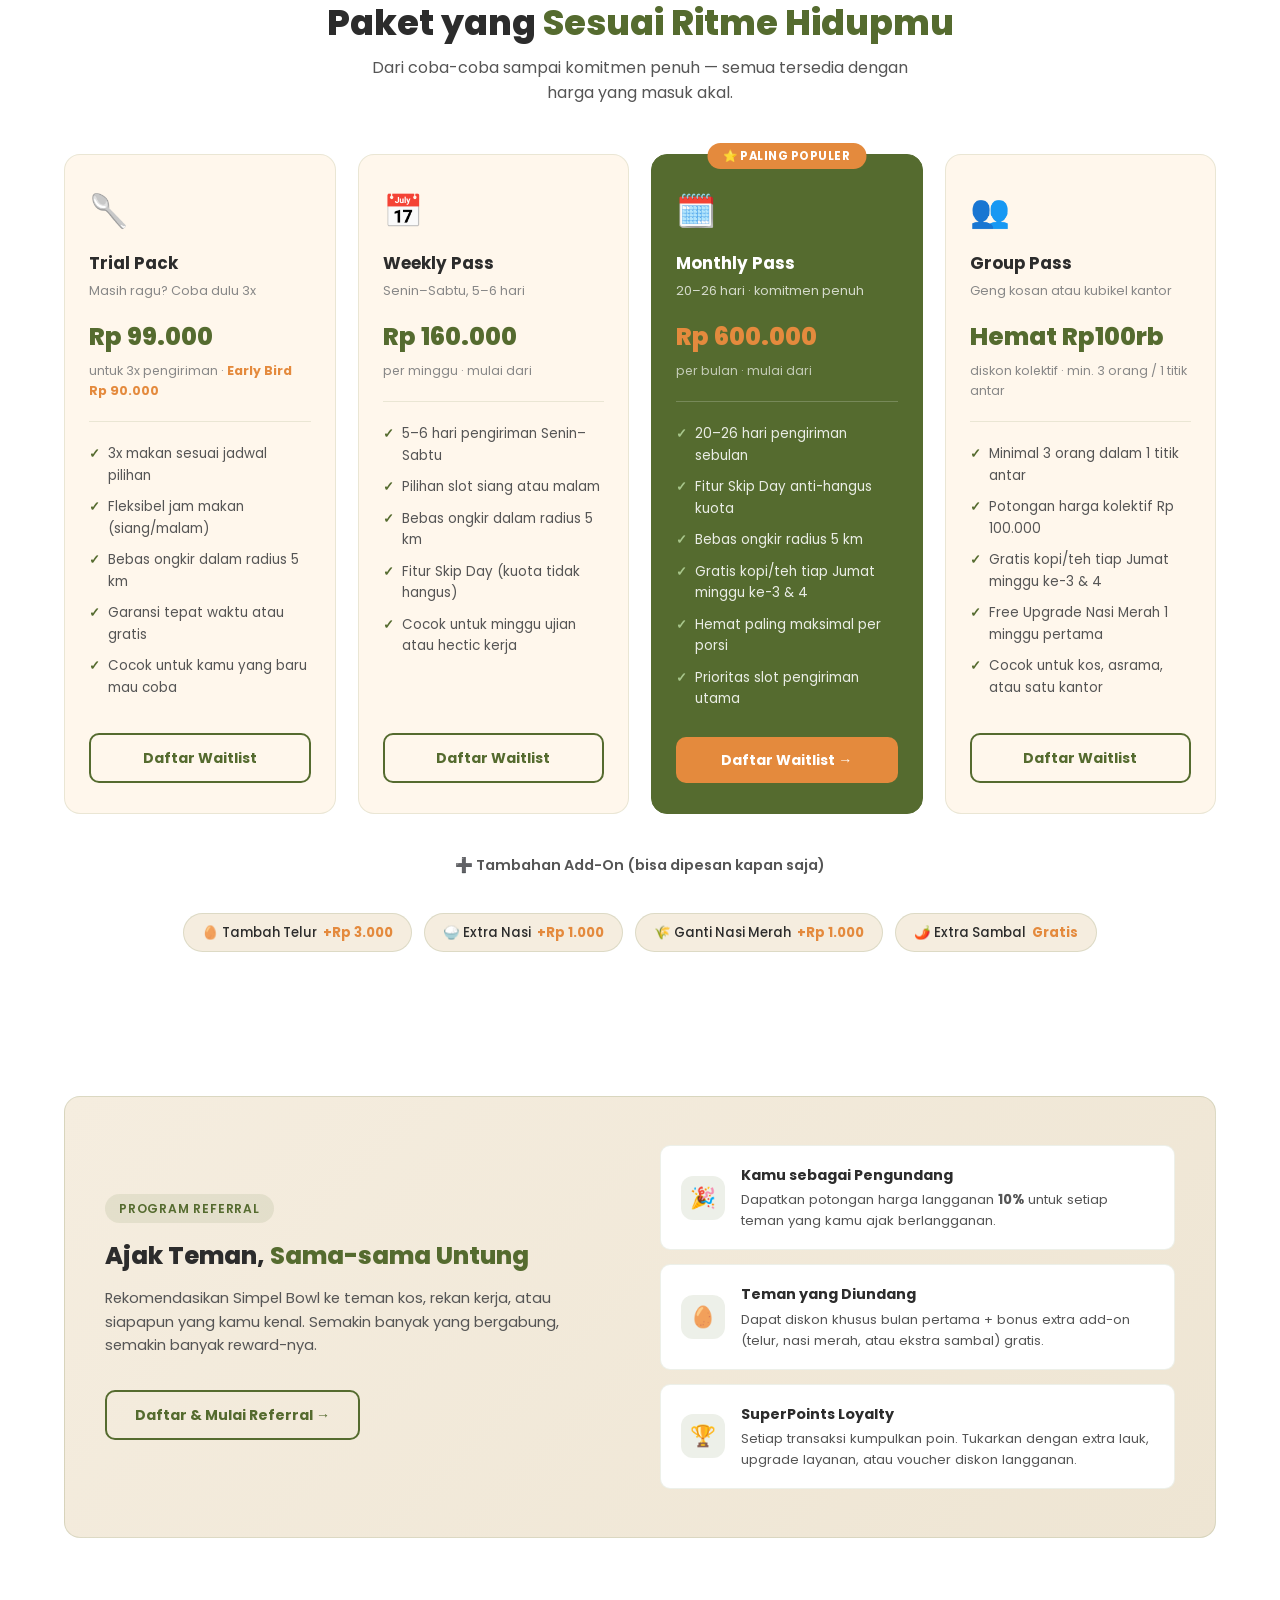
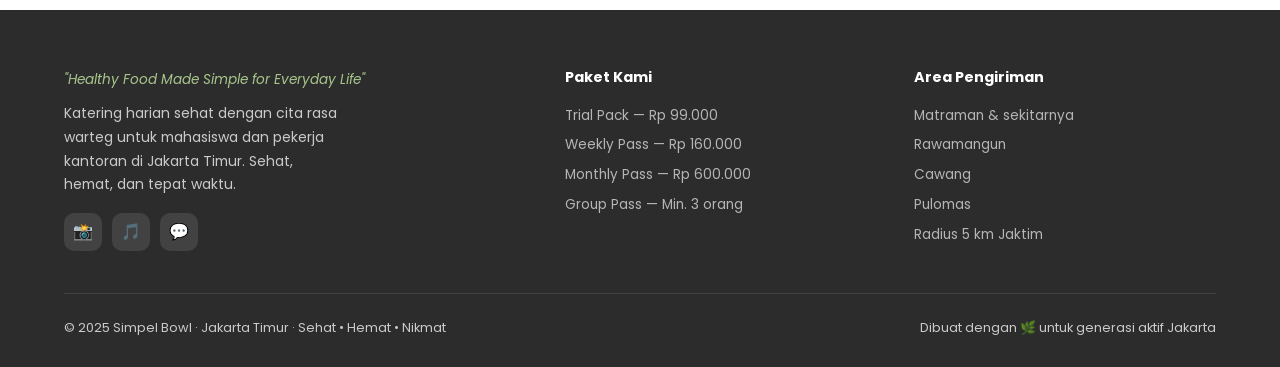
==== commit 9d5636c6: "delete early bird" ====
--- a/index.html
+++ b/index.html
@@ -373,61 +373,6 @@
     </div>
   </section>
 
-  <!-- EARLY BIRD BENEFITS -->
-  <section class="early-section">
-    <div class="section-inner">
-      <div class="centered">
-        <div class="section-label">Keuntungan Early Bird</div>
-        <h2 class="section-title">Daftar Sekarang, <span>Untung Berlipat</span></h2>
-        <p class="section-sub">Khusus 500 pelanggan pertama yang masuk waitlist sebelum peluncuran resmi.</p>
-      </div>
-      <div class="benefits-grid">
-        <div class="benefit-card">
-          <div class="benefit-icon">🏷️</div>
-          <h4>Harga Khusus Trial Pack</h4>
-          <p>Trial Pack 3x pengiriman dengan harga spesial waitlist. Uji rasa dan ketepatan waktu tanpa risiko.</p>
-          <div class="highlight">Rp 90.000 (hemat Rp 9.000)</div>
-        </div>
-        <div class="benefit-card">
-          <div class="benefit-icon">⏰</div>
-          <h4>Prioritas Slot Pengiriman</h4>
-          <p>Jaminan masuk dalam slot pengiriman utama — siang (10.30–12.00) atau malam (16.30–18.00) — bebas ongkir ke lokasi kamu.</p>
-          <div class="highlight">Langsung ke pintumu</div>
-        </div>
-        <div class="benefit-card">
-          <div class="benefit-icon">🎁</div>
-          <h4>Referral Reward Double Untung</h4>
-          <p>Ajak temanmu daftar waitlist. Kamu dan temanmu sama-sama dapat extra add-on gratis saat paket pertama dimulai.</p>
-          <div class="highlight">Bonus ekstra add-on</div>
-        </div>
-      </div>
-
-      <!-- Counter -->
-      <div class="waitlist-counter">
-        <div class="counter-item">
-          <span class="counter-num">247</span>
-          <span class="counter-label">Sudah daftar waitlist</span>
-        </div>
-        <div class="counter-item">
-          <span class="counter-num">253</span>
-          <span class="counter-label">Sisa slot tersedia</span>
-        </div>
-        <div class="counter-item">
-          <span class="counter-num">5 km</span>
-          <span class="counter-label">Radius area pengiriman</span>
-        </div>
-        <div class="counter-item">
-          <span class="counter-num">100%</span>
-          <span class="counter-label">Bebas MSG & jaminan higienis</span>
-        </div>
-      </div>
-
-      <div class="early-cta">
-        <a href="#waitlist" class="btn-early">Daftar Waitlist Sekarang — Gratis! →</a>
-      </div>
-    </div>
-  </section>
-
   <!-- REFERRAL -->
   <section class="referral-section">
     <div class="section-inner">
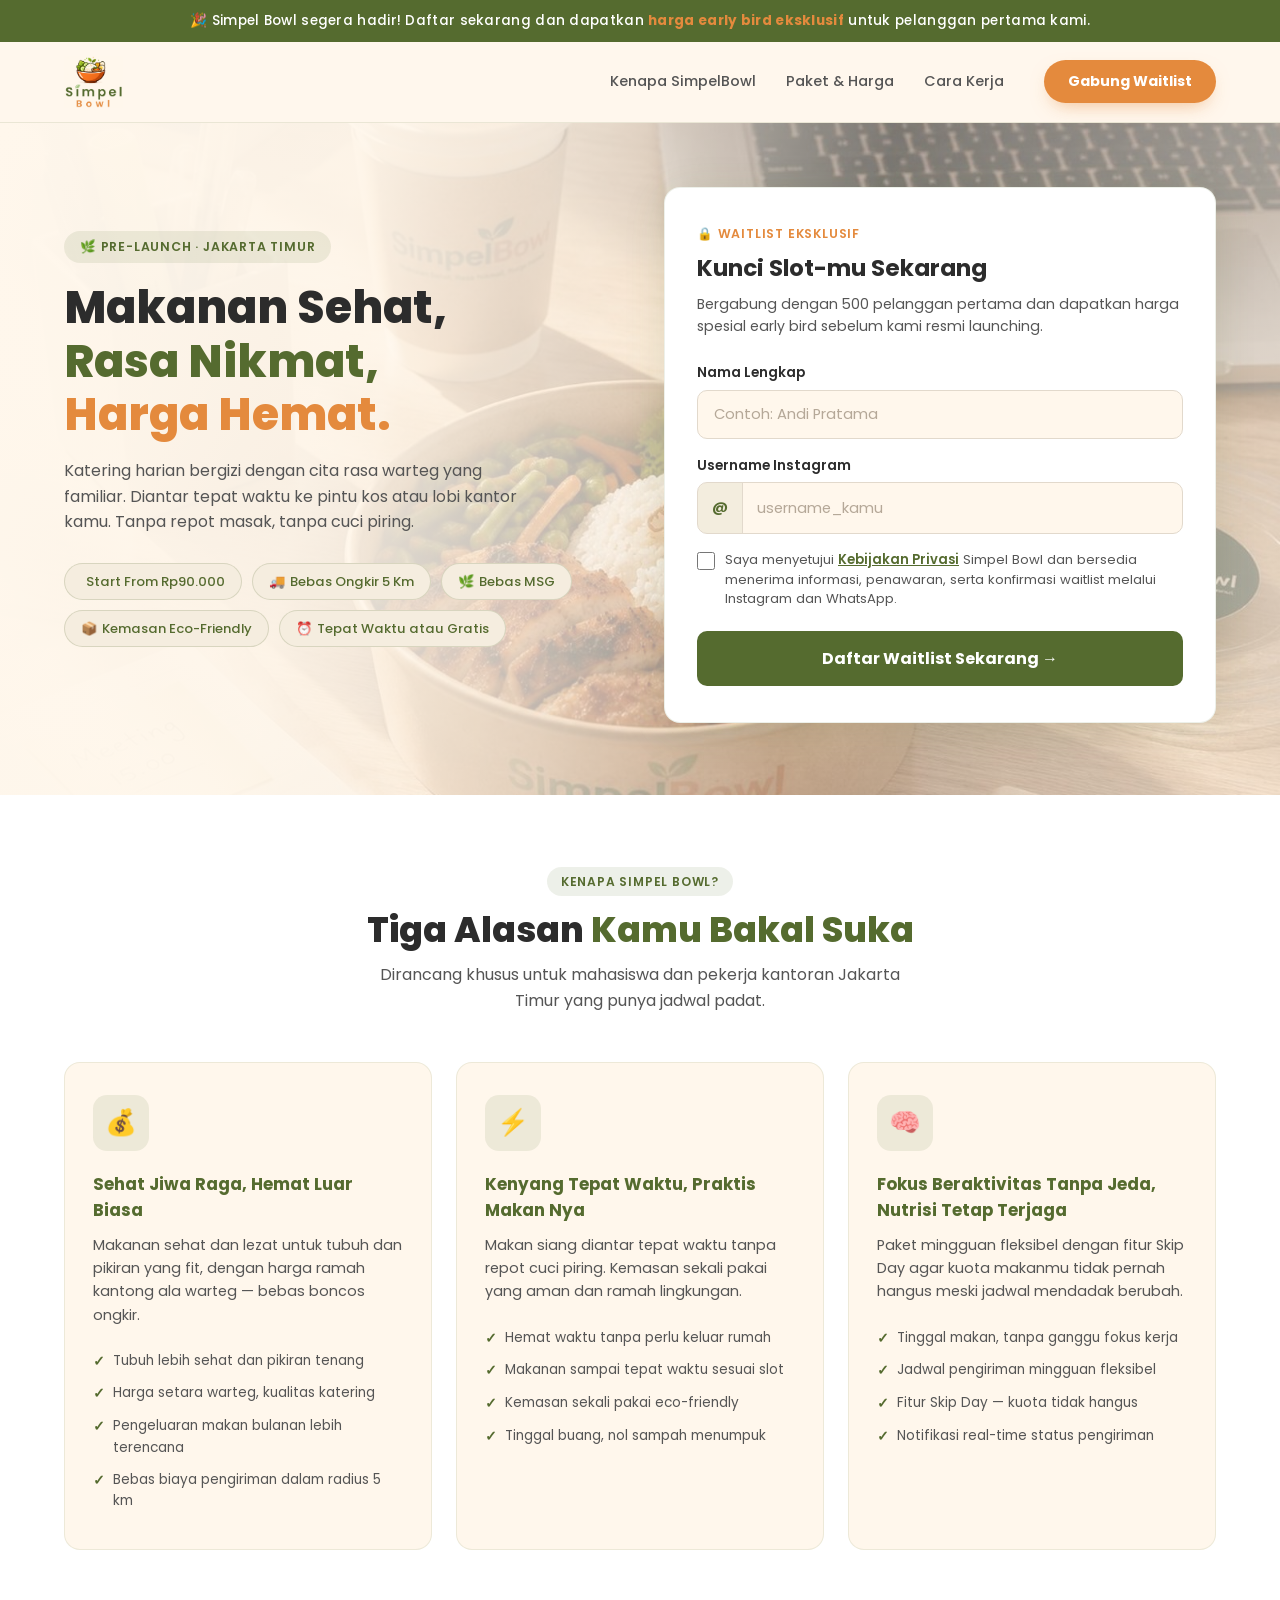
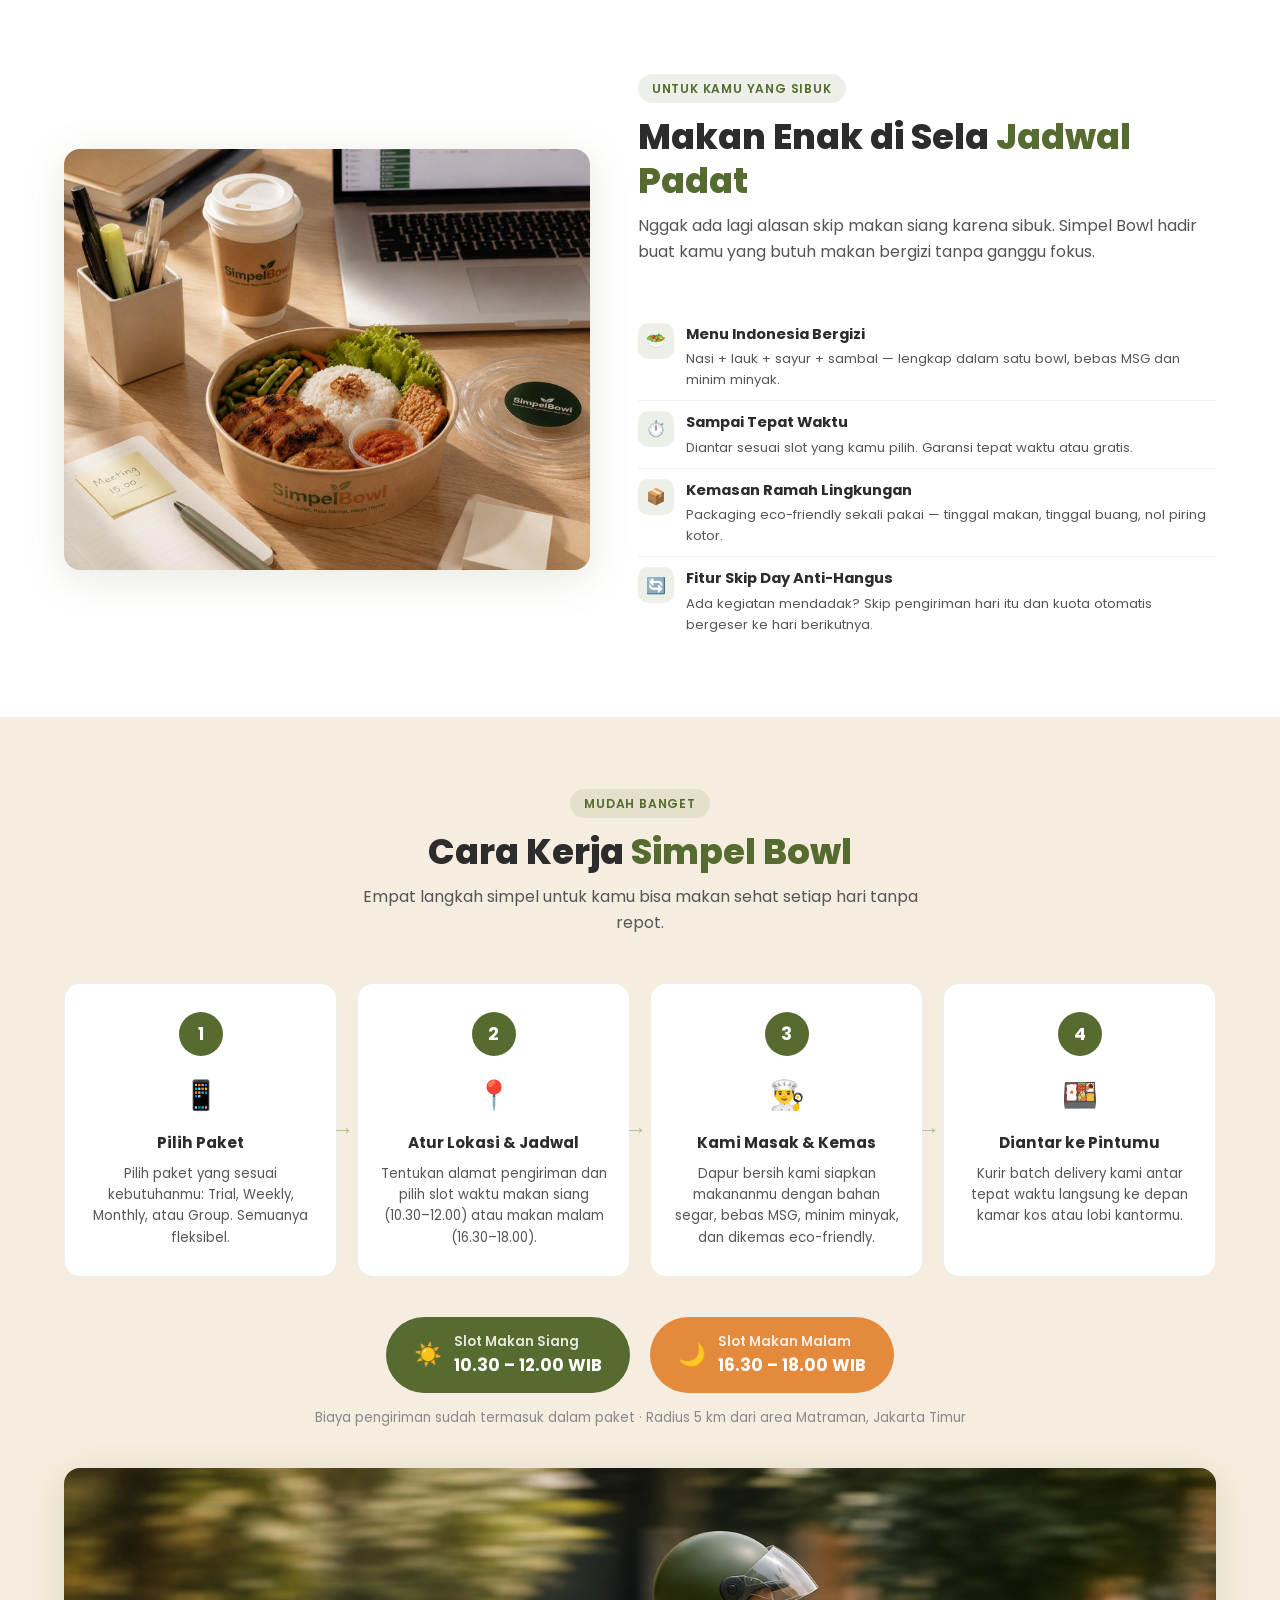
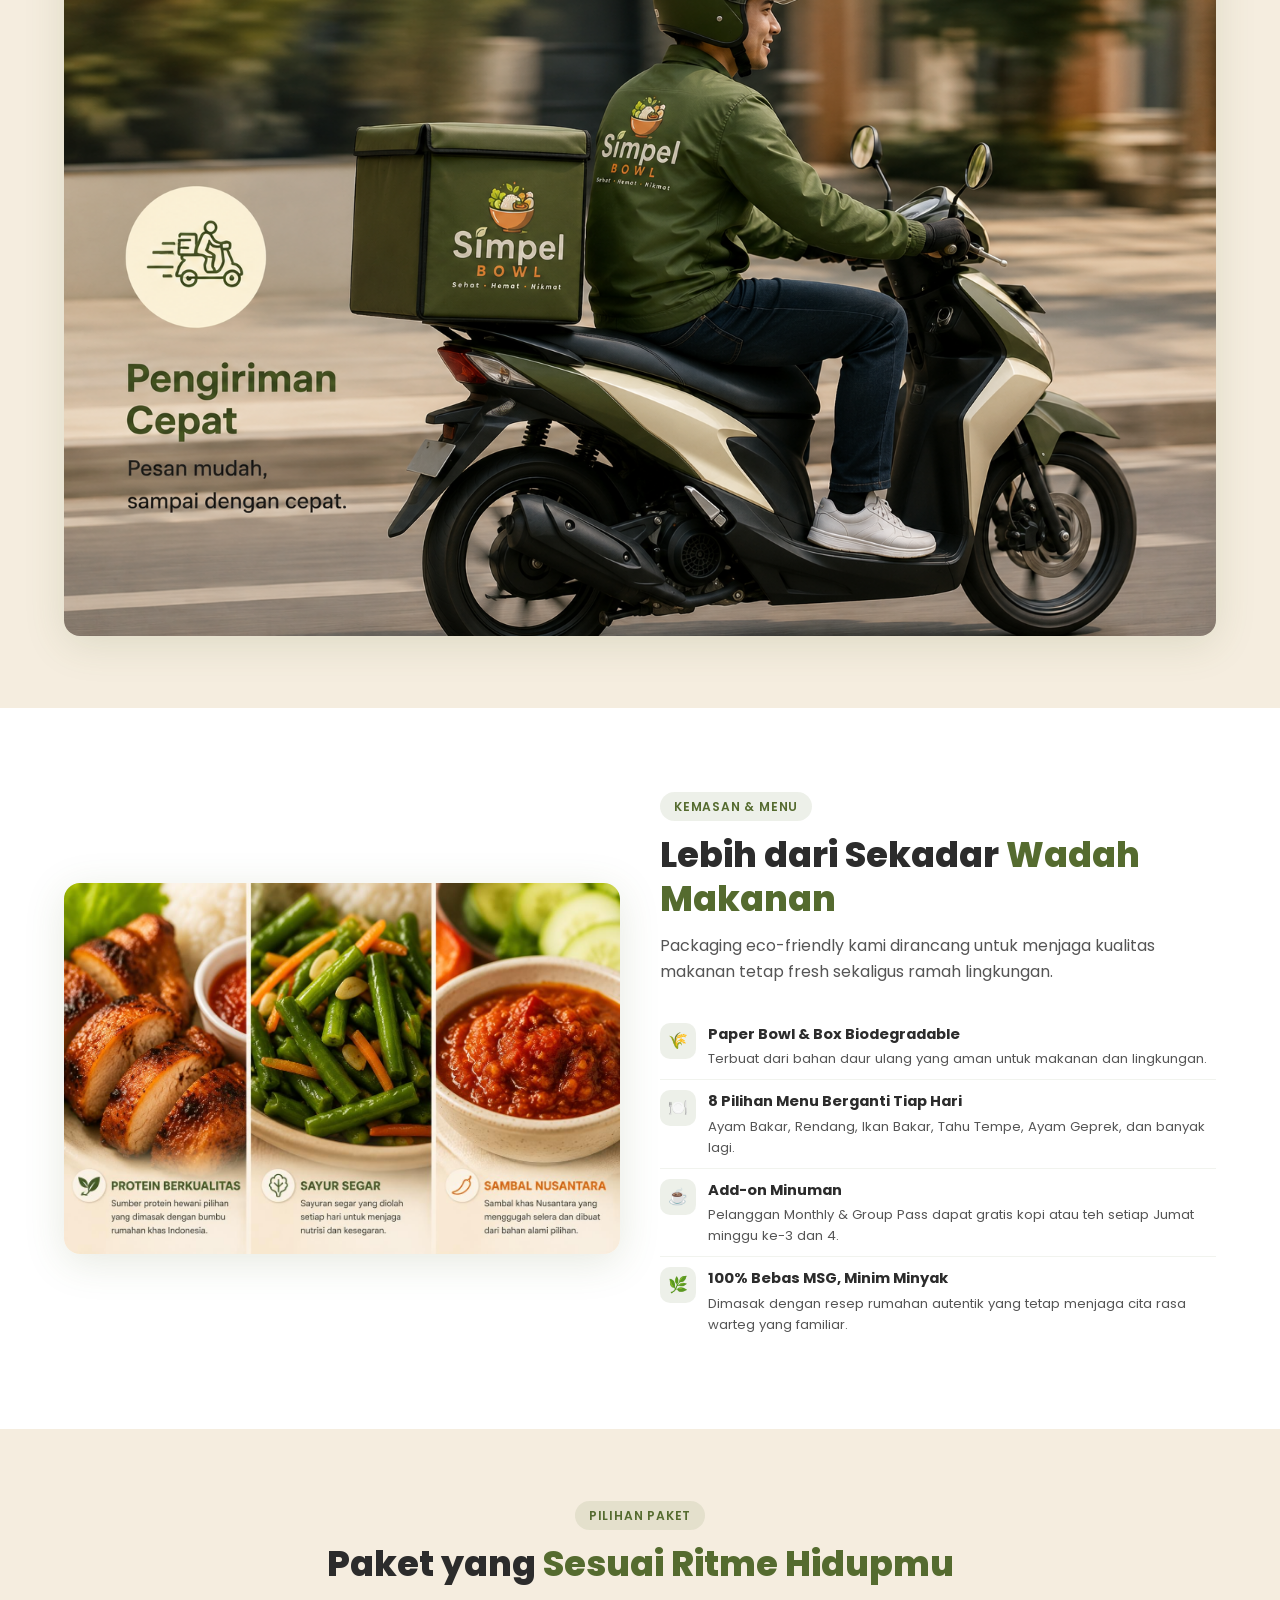
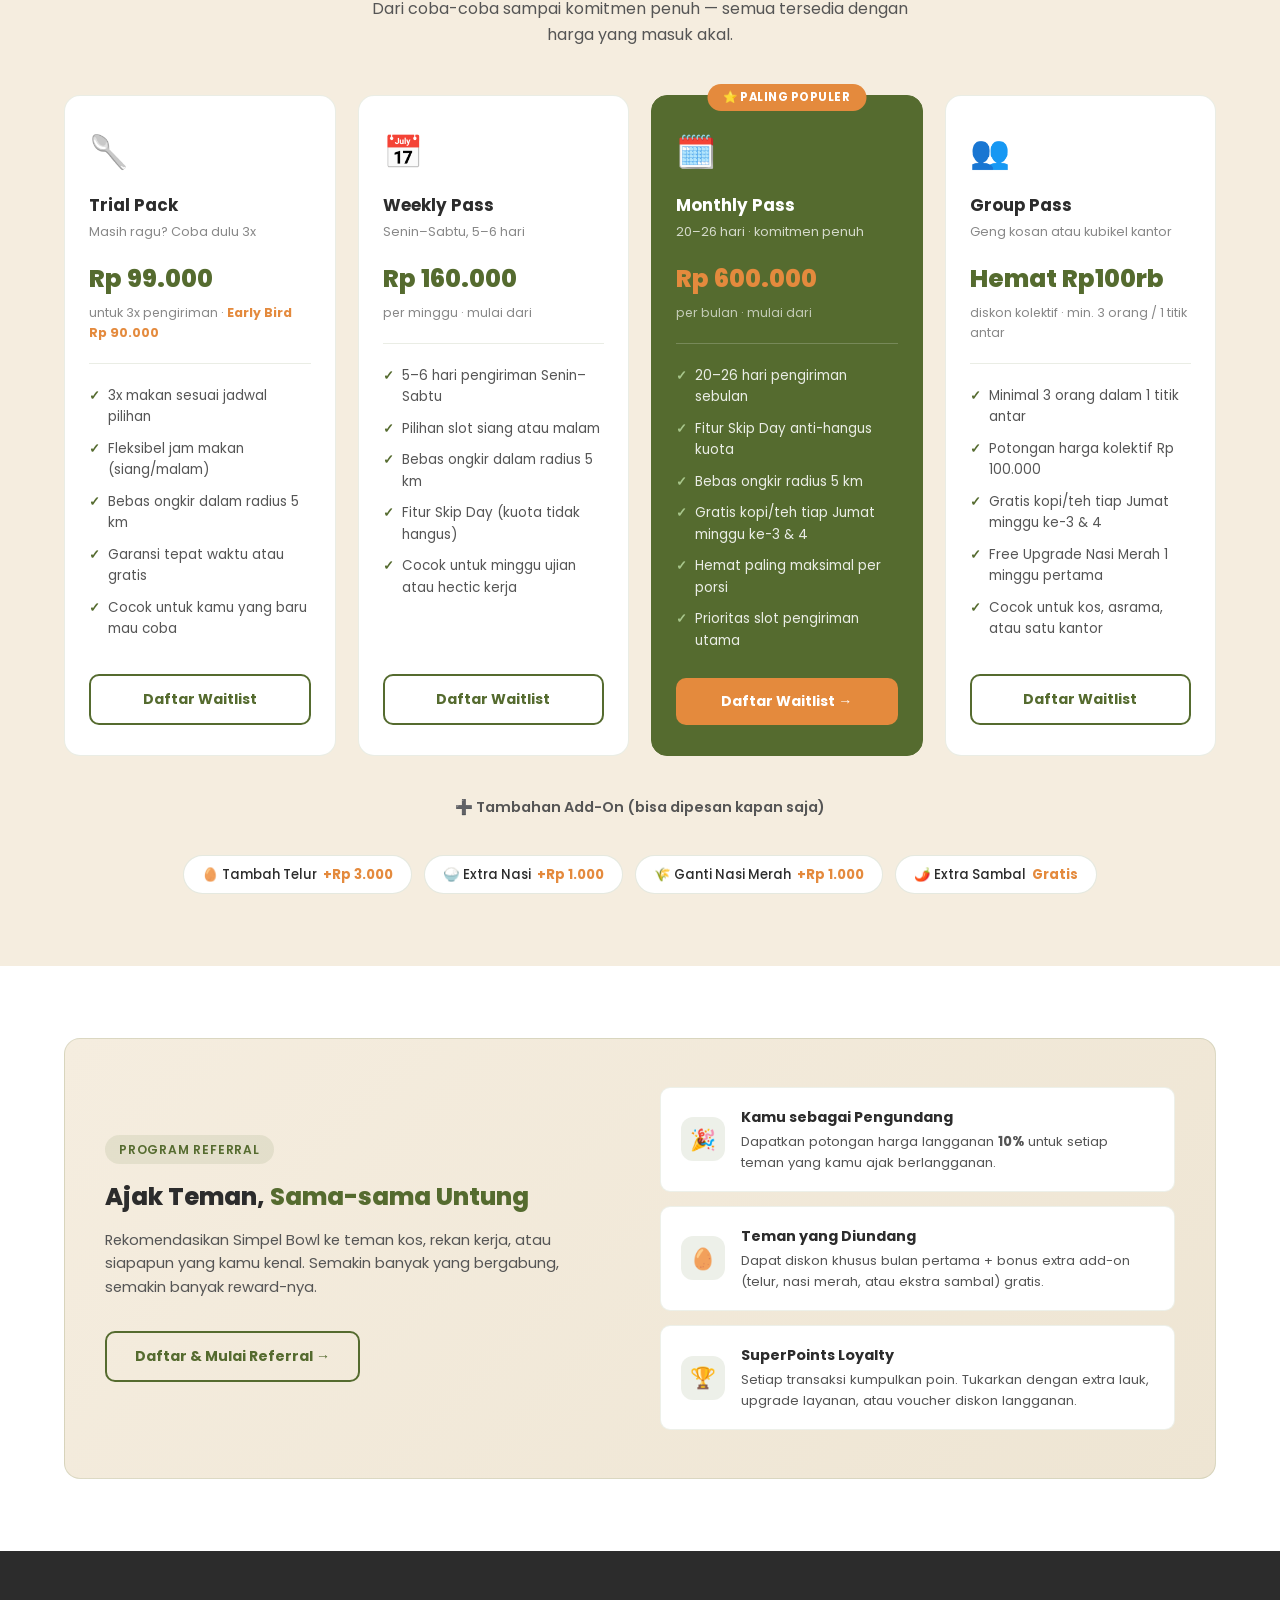
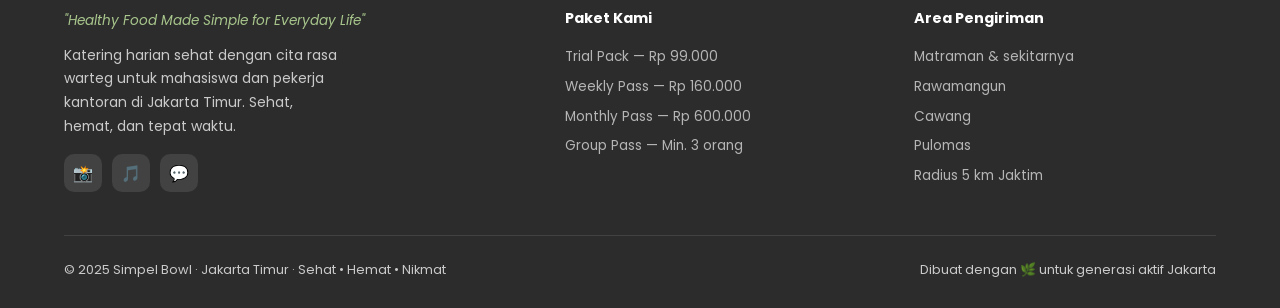
==== commit 4f0353c2: "tambah start form 90.00 sama hapus 247 orang" ====
--- a/index.html
+++ b/index.html
@@ -45,6 +45,7 @@
           Katering harian bergizi dengan cita rasa warteg yang familiar. Diantar tepat waktu ke pintu kos atau lobi kantor kamu. Tanpa repot masak, tanpa cuci piring.
         </p>
         <div class="hero-badges">
+          <span class="badge"><span class="icon"></span>Start From Rp90.000</span>
           <span class="badge"><span class="icon">🚚</span>Bebas Ongkir 5 Km</span>
           <span class="badge"><span class="icon">🌿</span>Bebas MSG</span>
           <span class="badge"><span class="icon">📦</span>Kemasan Eco-Friendly</span>
@@ -84,7 +85,6 @@
           <div class="success-msg" id="successMsg">
             🎉 Yeay! Kamu sudah masuk waitlist Simpel Bowl. Kami akan hubungi kamu via Instagram sebelum launching!
           </div>
-          <p class="form-note">Sudah <span>247 orang</span> bergabung · Sisa slot <span>253</span></p>
         </div>
       </div>
     </div>
@@ -144,7 +144,7 @@
   <!-- OFFICE LIFESTYLE + VP TEXT -->
   <section class="vp-section" style="padding-top: 0;">
     <div class="section-inner">
-      <div class="vp-with-img">
+     <div class="vp-with-img">
         <div class="vp-lifestyle-img">
           <img src="[data-uri]" alt="Simpel Bowl di meja kantor — makan sehat saat bekerja" />
         </div>
--- a/style.css
+++ b/style.css
@@ -21,7 +21,7 @@
     html { scroll-behavior: smooth; }
     body {
       font-family: 'Poppins', sans-serif;
-      background: var(--cream);
+      background: var(--white);
       color: var(--text-dark);
       line-height: 1.6;
     }
@@ -505,7 +505,7 @@
     }
 
     /* ── PAKET ── */
-    .packages-section { background: var(--white); }
+    .packages-section { background: var(--cream-dark); }
     .packages-grid {
       display: grid;
       grid-template-columns: repeat(4, 1fr);
@@ -514,7 +514,7 @@
     .pkg-card {
       border-radius: var(--radius);
       padding: 30px 24px;
-      background: var(--cream);
+      background: var(--white);
       border: 1.5px solid rgba(85,107,47,0.12);
       display: flex; flex-direction: column;
       transition: transform 0.2s, box-shadow 0.2s;
@@ -589,7 +589,7 @@
       margin-top: 36px; justify-content: center;
     }
     .addon-chip {
-      background: var(--cream-dark);
+      background: var(--white);
       border: 1px solid rgba(85,107,47,0.15);
       border-radius: 50px; padding: 8px 18px;
       font-size: 0.83rem; font-weight: 500;
@@ -788,7 +788,7 @@
     }
 
     /* ── PACKAGING SHOWCASE ── */
-    .packaging-section { background: var(--cream-dark); }
+    .packaging-section { background: var(--white); }
     .packaging-grid {
       display: grid;
       grid-template-columns: 1fr 1fr;
